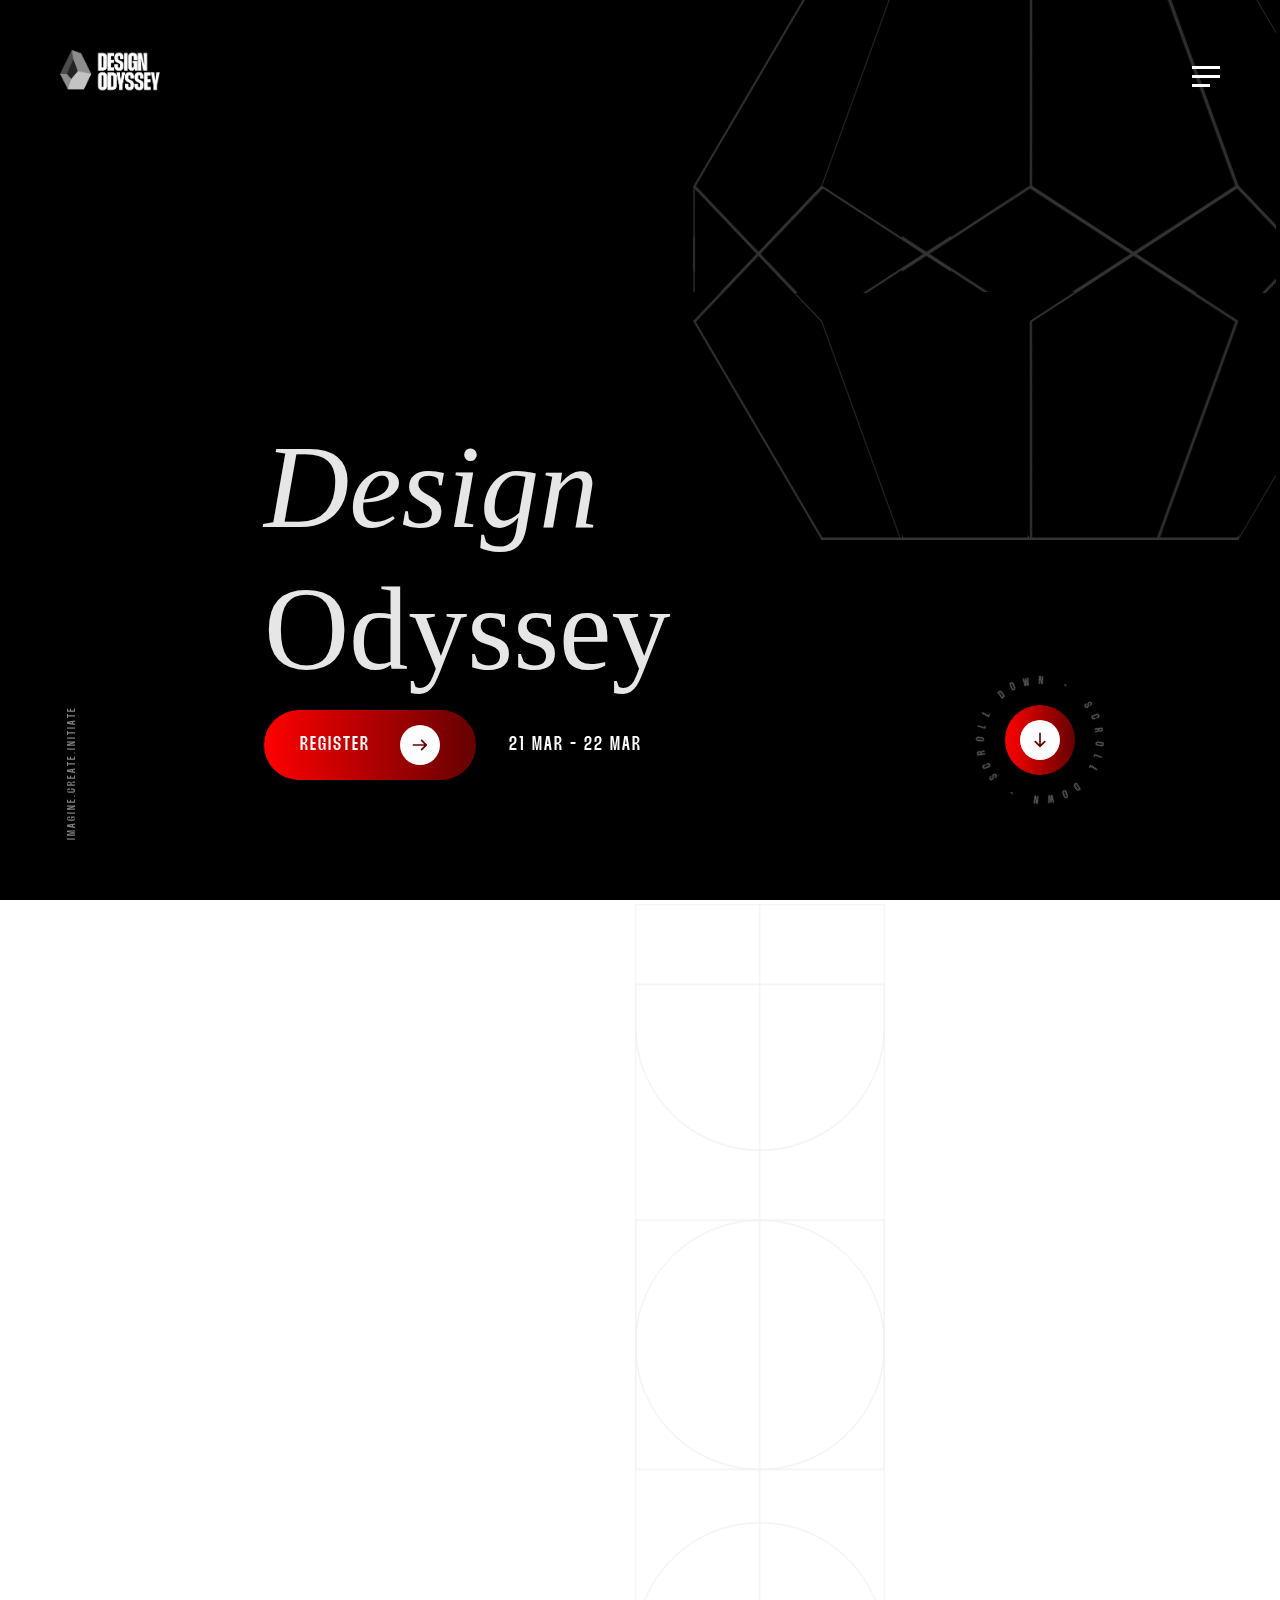
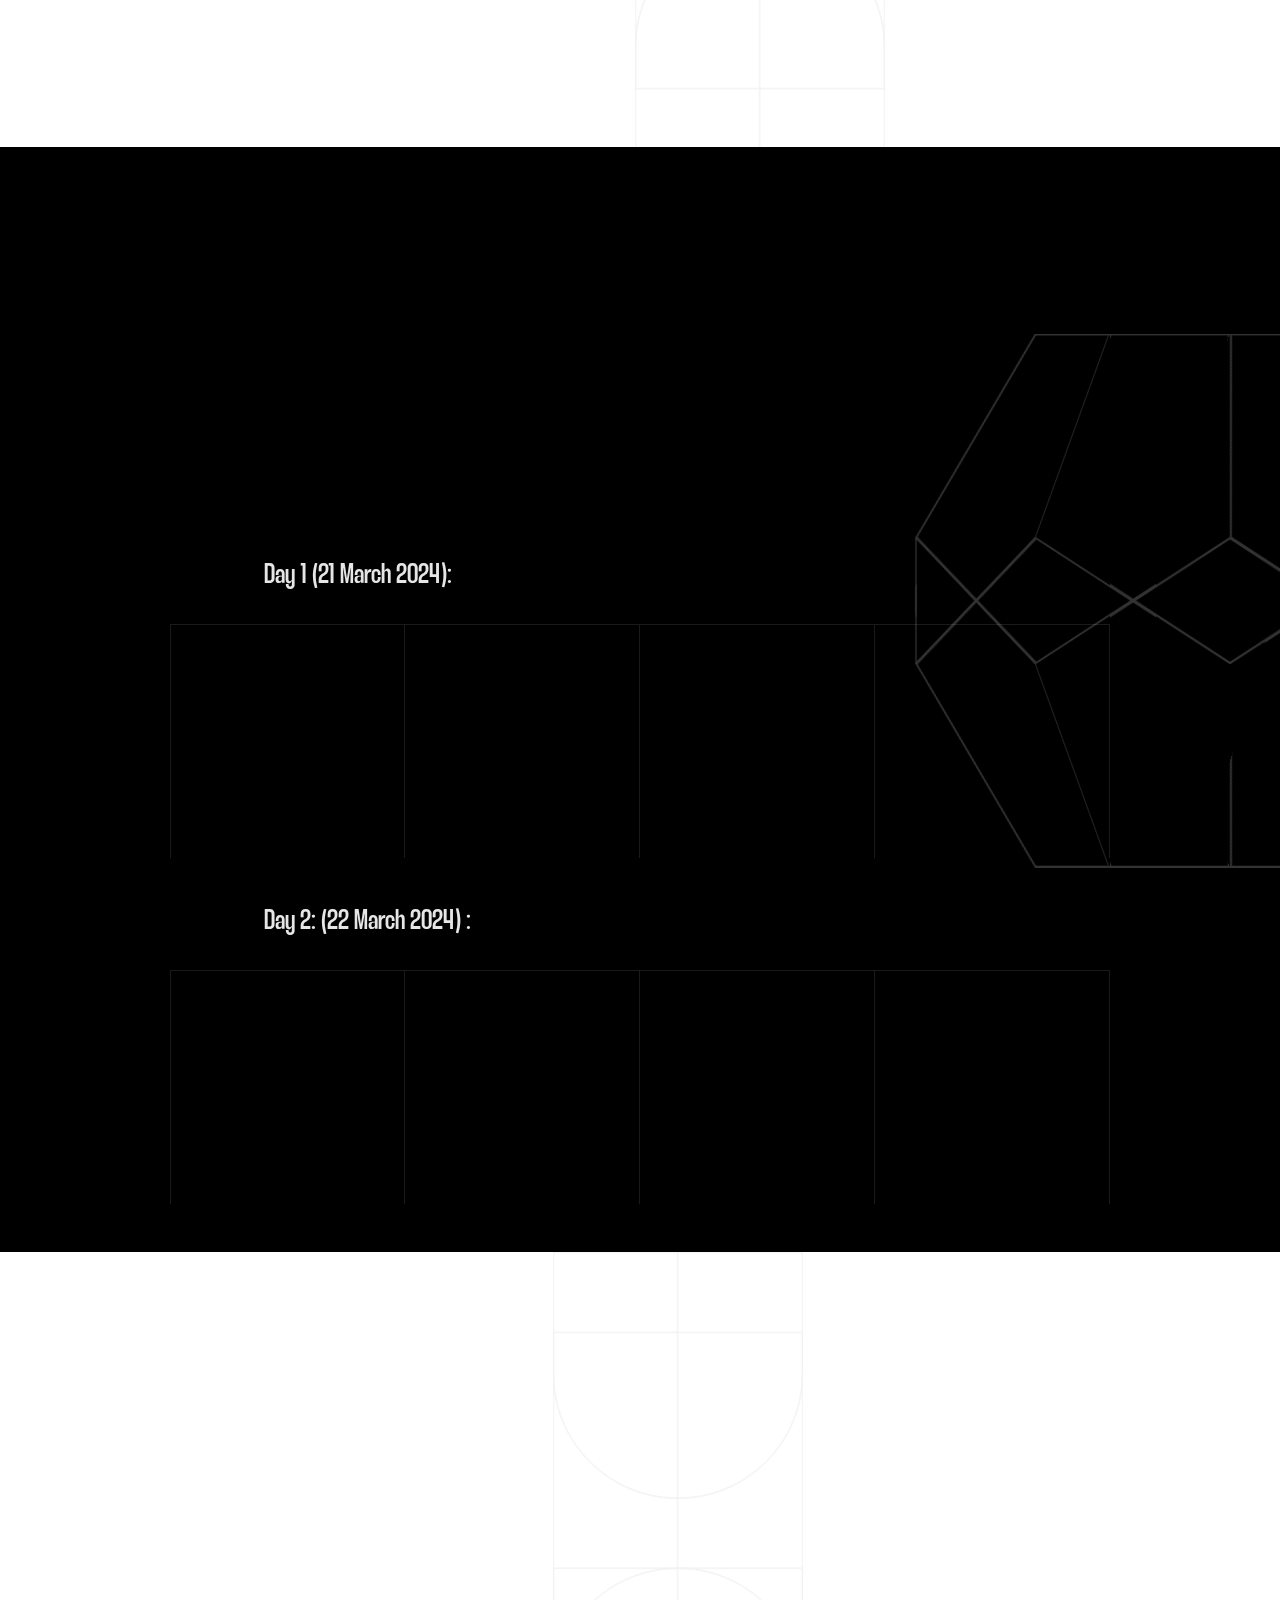
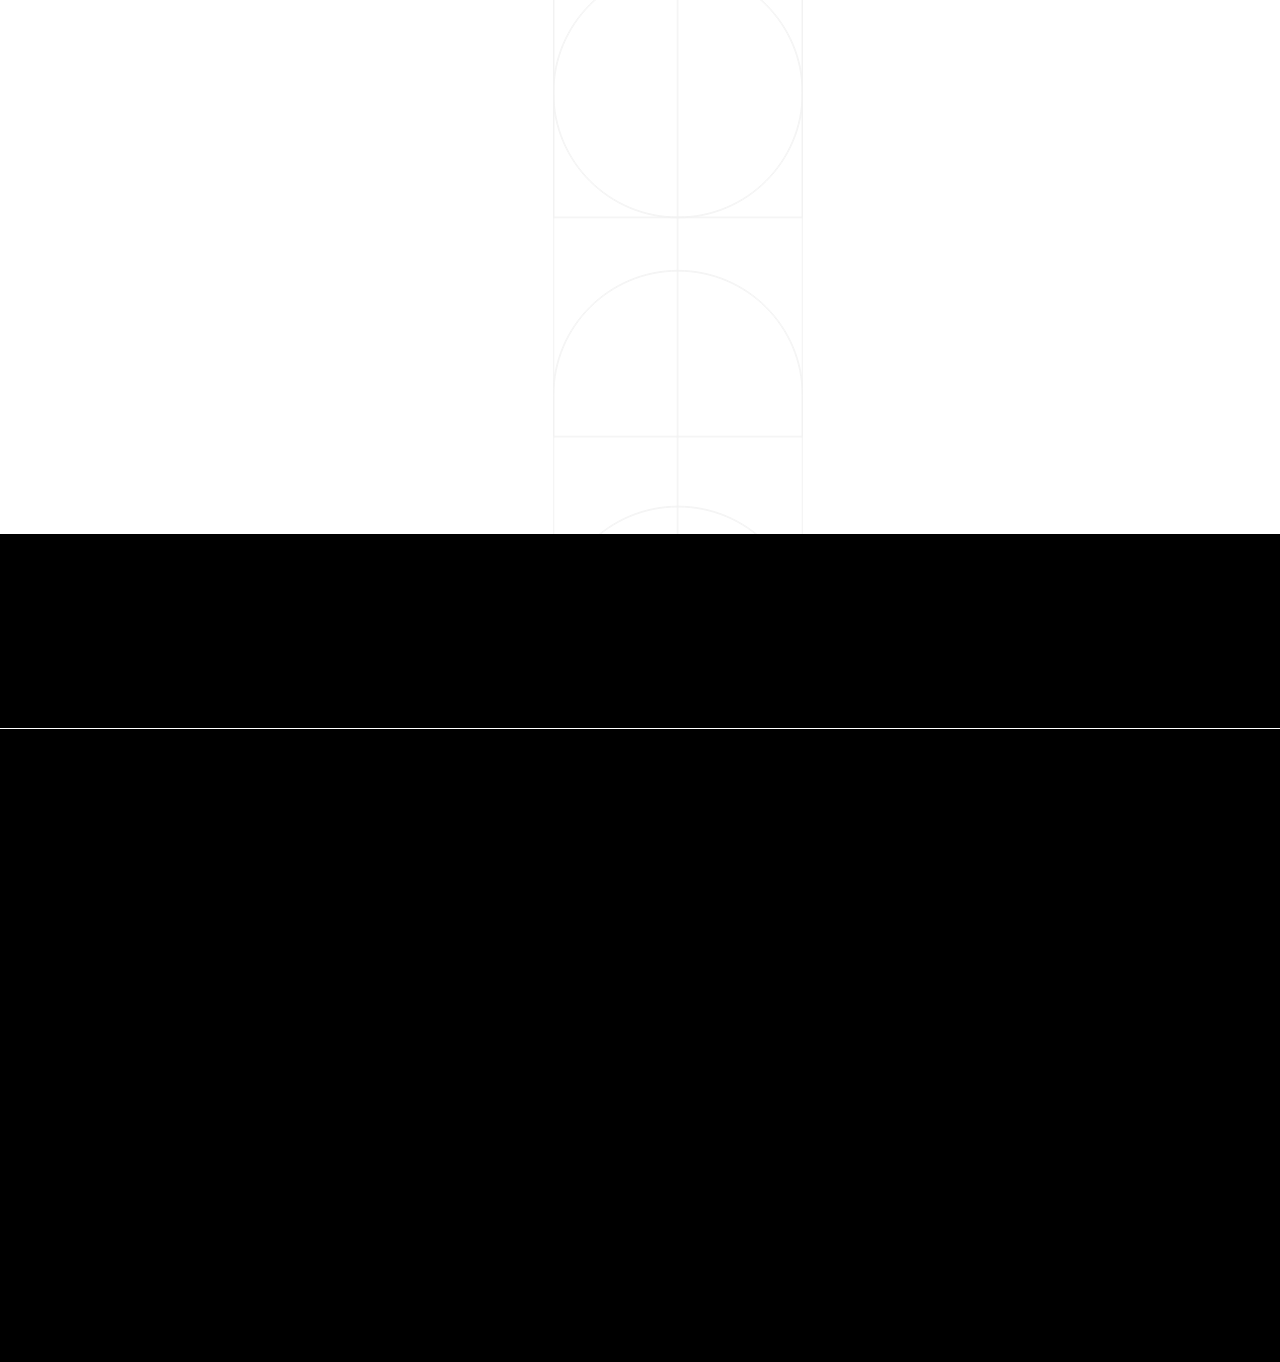
==== index.html @ e19da52a "." ====
<!DOCTYPE html><html lang="zxx"><head>

    <meta charset="UTF-8">
    <meta name="viewport" content="width=device-width, initial-scale=1.0">
    <meta http-equiv="X-UA-Compatible" content="ie=edge">
    <link rel="stylesheet" href="css/bootstrap-grid.css">
    <link rel="stylesheet" href="css/font-awesome.min.css">
    <link rel="stylesheet" href="css/swiper.min.css">
    <link rel="stylesheet" href="css/fancybox.min.css">
    <link rel="stylesheet" href="css/style.css">
    <title>Yantra</title>
</head>
<body>
    <div class="mil-wrapper" id="top">
        <div class="mil-ball">
            <span class="mil-icon-1">
                <svg viewBox="0 0 128 128">
                    <path d="M106.1,41.9c-1.2-1.2-3.1-1.2-4.2,0c-1.2,1.2-1.2,3.1,0,4.2L116.8,61H11.2l14.9-14.9c1.2-1.2,1.2-3.1,0-4.2	c-1.2-1.2-3.1-1.2-4.2,0l-20,20c-1.2,1.2-1.2,3.1,0,4.2l20,20c0.6,0.6,1.4,0.9,2.1,0.9s1.5-0.3,2.1-0.9c1.2-1.2,1.2-3.1,0-4.2	L11.2,67h105.5l-14.9,14.9c-1.2,1.2-1.2,3.1,0,4.2c0.6,0.6,1.4,0.9,2.1,0.9s1.5-0.3,2.1-0.9l20-20c1.2-1.2,1.2-3.1,0-4.2L106.1,41.9	z"></path>
                </svg>
            <div class="mil-choose-text">Сhoose</div>
        </div>
        <!--  -->
        <div class="mil-progress-track">
            <div class="mil-progress"></div>
        </div>
        <div class="mil-menu-frame">
            <div class="mil-frame-top">
                <p class="mil-logo">
                    <img src="images\logo.png" alt="Logo">
                </p>
                <div class="mil-menu-btn">
                    <span></span>
                </div>
            </div>
            
            <div class="container">
                <div class="mil-menu-content">
                    <div class="row">
                        <div class="col-xl-5">

                            <nav class="mil-main-menu" id="swupMenu">
                                <ul>
                                    <li class="c mil-active">
                                        <a href="#.">Imagine.Create.Initiate</a>
                                    </li>
                                    <li class="mil-has-children">
                                        <a href="#about">About</a>
                                    </li>
                                    <li class="mil-has-children">
                                        <a href="#tracks">Tracks</a>
                                    </li>
                                    <li class="mil-has-children">x
                                        <a href="#prizepool">Prizepool</a>
                                    </li>
                                    <li class="mil-has-children">
                                        <a href="#timeline">Timeline</a>
                                    </li>
                                    <li class="mil-has-children">
                                        <a href="#contact">Contact</a>
                                    </li>
                                </ul>
                            </nav>

                        </div>
                        <div class="col-xl-7">

                            <div class="mil-menu-right-frame">
                                <div class="mil-animation-in">
                                    <div class="mil-animation-frame">
                                        <div class="mil-animation mil-position-1 mil-scale" data-value-1="2" data-value-2="2"></div>
                                    </div>
                                </div>
                            </div>

                        </div>
                    </div>
                </div>
            </div>
        </div>        
        <div class="mil-frame">
            <div class="mil-frame-top">
                <a href="home-1.html" class="mil-logo">
                    <img src="images\logo_black.png" alt="Logo">
                </a>
                <div class="mil-menu-btn">
                    <span></span>
                </div>
            </div>
            
            <div class="mil-frame-bottom">
                <div class="mil-current-page"></div>
                <div class="mil-back-to-top">
                    <a href="#top" class="mil-link mil-dark mil-arrow-place">
                        <span>Back to top</span>
                    </a>
                </div>
            </div>
        </div>
        <div class="mil-content">
            <div id="swupMain" class="mil-main-transition">
                <section class="mil-banner mil-dark-bg">
                    <div class="mi-invert-fix">
                        <div class="mil-animation-frame">
                            <div class="mil-animation mil-position-1 mil-scale" data-value-1="7" data-value-2="1.6"></div>
                            <div class="mil-animation mil-position-2 mil-scale" data-value-1="4" data-value-2="1"></div>
                            <div class="mil-animation mil-position-3 mil-scale" data-value-1="1.2" data-value-2=".1"></div>
                        </div>

                        <div class="mil-gradient"></div>

                        <div class="container">
                            <div class="mil-banner-content mil-up">

                                <h1 class="mil-muted mil-mb-60 mil-des-font" id="heroText"><i>Design</i> <br> Odyssey</h1>
                                <div class="row">
                                    <div class="col-md-7 col-lg-5">
                                    </div>
                                </div>

                                <a href="login.htm" class="mil-button  mil-btn-space mil-arrow-place regbtn" id="datebtn" style="color: white; font-size: 125%;">
                                    <span>Register</span>
                                </a>

                                <p class="mil-link mil-muted" style="color: white; font-size: 125%;">
                                    <span>21 Mar - 22 Mar</span>
                                </p>

                                <div class="mil-circle-text">
                                    <svg version="1.1" xmlns="http://www.w3.org/2000/svg" xmlns:xlink="http://www.w3.org/1999/xlink" x="0px" y="0px" viewBox="0 0 300 300" enable-background="new 0 0 300 300" xml:space="preserve" class="mil-ct-svg mil-rotate" data-value="360">
                                        <defs>
                                            <path id="circlePath" d="M 150, 150 m -60, 0 a 60,60 0 0,1 120,0 a 60,60 0 0,1 -120,0 "></path>
                                        </defs>
                                        <circle cx="150" cy="100" r="75" fill="none"></circle>
                                        <g>
                                            <use xlink:href="#circlePath" fill="none"></use>
                                            <text style="letter-spacing: 9.5px">
                                                <textPath xlink:href="#circlePath">Scroll down - Scroll down - </textPath>
                                            </text>
                                        </g>
                                    </svg>
                                    <a href="#about" class="mil-button mil-arrow-place mil-icon-button mil-arrow-down"></a>
                                </div>

                            </div>
                        </div>
                    </div>
                </section>
                <section id="about">
                    <div class="container mil-p-120-30">
                        <div class="row justify-content-between align-items-center">
                            <div class="col-lg-6 col-xl-5">

                                <div class="mil-mb-90">
                                    <h2 class="mil-up mil-mb-60 res">About <br>Us</h2> 
                                    <p class="mil-up mil-mb-30 about-text res">Design Odyssey, a pioneer event by PIXELATE-VIT, is a dynamic 36-hour designathon that invites creative minds to embark on an intensive journey of ideation, prototyping, and innovation. Participants, ranging from seasoned designers to passionate beginners, gather to craft the user interface of a product through the creation of website or application prototypes.</p>
                                    <br><br>
                                    <div class="mil-about-quote res">
                                        <div class="mil-avatar mil-up">
                                            <img src="images/Greek God.png" alt="Founder">
                                        </div>
                                        <h6 class="mil-quote mil-up ">Passionately Creating <span class="mil-thin">Design Wonders:</span> Unleashing <span class="mil-thin">Boundless Creativity</span></h6>
                                    </div>
                                </div>

                            </div>
                            <div class="col-lg-5">

                                <div class="mil-about-photo mil-mb-90">
                                    <div class="mil-lines-place"></div>
                                    <div class="mil-up mil-img-frame" style="padding-bottom: 160%;">
                                        <img src="images/Greek God.png" alt="img" class="mil-scale" data-value-1="1" data-value-2="1.1">
                                    </div>
                                </div>

                            </div>
                        </div>
                    </div>
                </section>
                <section id="tracks" class="mil-dark-bg">
                    <div class="mi-invert-fix">
                        <div class="mil-animation-frame">
                            <div class="mil-animation mil-position-1 mil-scale" data-value-1="2.4" data-value-2="1.4" style="top: 300px; right: -100px"></div>
                            <div class="mil-animation mil-position-2 mil-scale" data-value-1="2" data-value-2="1" style="left: 150px"></div>
                        </div>
                        <div class="container mil-p-120-0">

                            <div class="mil-mb-120">
                                <div class="row">
                                    <div class="col-lg-10">

                                        <span class="mil-suptitle mil-light-soft mil-suptitle-right mil-up">The event encourages solutions that not only address problems but also offer innovative and user-centric design approaches.</span>

                                    </div>
                                </div>

                                <div class="mil-complex-text justify-content-center mil-up mil-mb-15">

                                    
                                    <h2 class="mil-h1 mil-muted mil-center">TimeLine</span></h2>

                                </div>
                            
                            </div>

                            <h4 class="mil-muted mil-mb-30 res">Day 1 (21 March 2024):</h4>
                            <div class="row mil-services-grid m-0 ">
                                <div class="col-md-6 col-lg-3 mil-services-grid-item p-0">
                                    <a  class="mil-service-card-sm mil-up">
                                        <h5 class="mil-muted mil-mb-30">Arrival & Attendance : <br>9 AM</h5>
                                    </a>
                                </div>
                                <div class="col-md-6 col-lg-3 mil-services-grid-item p-0 ">
                                    <a  class="mil-service-card-sm mil-up">
                                        <h5 class="mil-muted mil-mb-30">Innaugral Session : <br>10 AM
                                        </h5>
                                    </a>
                                </div>
                                <div class="col-md-6 col-lg-3 mil-services-grid-item p-0">
                                    <a  class="mil-service-card-sm mil-up">
                                        <h5 class="mil-muted mil-mb-30">Review 1 : <br>5:30 PM</h5>
                                    </a>
                                </div>
                                <div class="col-md-6 col-lg-3 mil-services-grid-item p-0">
                                    <a  class="mil-service-card-sm mil-up">
                                        <h5 class="mil-muted mil-mb-30">Speaker Session : <br>9:30 PM</h5>
                                    </a>
                                </div>
                            </div>
                            <br><br>
                            <h4 class="mil-muted mil-mb-30 res">Day 2: (22 March 2024) :</h4>
                            <div class="row mil-services-grid m-0">
                                <div class="col-md-6 col-lg-3 mil-services-grid-item p-0">
                                    <a class="mil-service-card-sm mil-up">
                                        <h5 class="mil-muted mil-mb-30">Review 2 : <br>2 AM</h5>
                                    </a>
                                </div>
                                <div class="col-md-6 col-lg-3 mil-services-grid-item p-0">
                                    <a class="mil-service-card-sm mil-up">
                                        <h5 class="mil-muted mil-mb-30">Review 3 : <br>10 AM</h5>
                                    </a>
                                </div>
                                <div class="col-md-6 col-lg-3 mil-services-grid-item p-0">
                                    <a class="mil-service-card-sm mil-up">
                                        <h5 class="mil-muted mil-mb-30">Final Pitch : <br>2 PM</h5>
                                    </a>                                    
                                </div>
                                <div class="col-md-6 col-lg-3 mil-services-grid-item p-0">
                                    <a class="mil-service-card-sm mil-up">
                                        <h5 class="mil-muted mil-mb-30">Closing Ceremony : <br>5 PM</h5>
                                    </a>                                    
                                </div>
                            </div>
                            <br><br>
                        </div>
                    </div>
                </section>
                <section id="prizepool">
                    <div class="container mil-p-120-30">
                        <div class="row justify-content-between align-items-center">
                            <div class="col-lg-5 col-xl-4">

                                <div class="mil-mb-90 res">
                                    <h2 class="mil-up mil-mb-60">Our <br>Prizepool</h2>

                                </div>

                            </div>
                            <div class="col-lg-6">

                                <div class="mil-team-list">
                                    <div class="mil-lines-place"></div>

                                    <div class="row mil-mb-60">
                                        <div class="col-sm-6">

                                            <div class="mil-team-card mil-up mil-mb-30">
                                                <img src="images/1st.png" alt="Team member">
                                                <div class="mil-description">
                                                    <div class="mil-secrc-text" id="timeline-content">
                                                        <h5 class="mil-muted mil-mb-5"><p>First Prize</p></h5>
                                                        <p class="mil-light-soft mil-mb-10">Rs 40000</p>
                                                        
                                                    </div>
                                                </div>
                                            </div>

                                            <div class="mil-team-card mil-up mil-mb-30 ">
                                                <img src="images/second_prize.jpg" alt="Team member">
                                                <div class="mil-description">
                                                    <div class="mil-secrc-text" id="timeline-content">
                                                        <h5 class="mil-muted mil-mb-5"><p>Second Prize</p></h5>
                                                        <p class="mil-light-soft mil-mb-10">Rs 25000</p>
                                                    </div>
                                                </div>
                                            </div>

                                        </div>
                                        <div class="col-sm-6">

                                            <p class="mil-mobile-hidden mil-text-sm mil-mb-30" style="height: 30px;">

                                            <div class="mil-team-card mil-up mil-mb-30">
                                                <img src="images/3rd.png" alt="Team member">
                                                <div class="mil-description">
                                                    <div class="mil-secrc-text" id="timeline-content">
                                                        <h5 class="mil-muted mil-mb-5"><p>Third Prize</p></h5>
                                                        <p class="mil-light-soft mil-mb-10">Rs 15000</p>
                                                    </div>
                                                </div>
                                            </div>

                                            <div class="mil-team-card mil-up mil-mb-30">
                                                <img src="images/Pitch.png" alt="Team member">
                                                <div class="mil-description">
                                                    <div class="mil-secrc-text" id="timeline-content">
                                                        <h5 class="mil-muted mil-mb-5"><p>Special Prizes</p></h5>
                                                        <p class="mil-light-soft mil-mb-10">Best Pitch : Rs 5000</p>
                                                        <p class="mil-light-soft mil-mb-10">Best Presentation : Rs 5000</p>
                                                    </div>
                                                </div>
                                            </div>

                                        </div>
                                    </div>

                                </div>

                            </div>
                        </div>
                    </div>
                </section>
                <div class="mil-dark-bg">
                    <div class="container mil-p-0-120">

                        <div class="swiper-container mil-infinite-show mil-up">
                            <div class="swiper-wrapper">
                                <div class="swiper-slide">
                                    <a href="#." class="mil-partner-frame" style="width: 100px;"><img src="images/1.png" alt="logo"></a>
                                </div>
                                <div class="swiper-slide">
                                    <a href="#." class="mil-partner-frame" style="width: 100px;"><img src="images/1.png" alt="logo"></a>
                                </div>
                                <div class="swiper-slide">
                                    <a href="#." class="mil-partner-frame" style="width: 100px;"><img src="images/1.png" alt="logo"></a>
                                </div>
                                <div class="swiper-slide">
                                    <a href="#." class="mil-partner-frame" style="width: 100px;"><img src="images/1.png" alt="logo"></a>
                                </div>
                            </div>
                        </div>

                    </div>
                </div>
                <footer id="contact" class="mil-dark-bg">
                    <div class="mi-invert-fix">
                        <div class="container mil-p-120-60">
                            <div class="row justify-content-between">
                                <div class="col-md-4 col-lg-4 mil-mb-60 res">
                                    
                                    <img src="images/1.png" alt="Logo" class="mil-muted mil-logo mil-up mil-mb-30" style="filter: brightness(0) invert(1); width: 50%;">

                                    <p class="mil-light-soft mil-up mil-mb-30" style="font-size: large; line-height: 1.6; margin-top: 0%; margin-bottom: 4%;">
                                        Contact us at :
                                        <p class="mil-light-soft mil-up mil-mb-30" style="font-size: large; line-height: 1.6; margin-top: 0%; margin-bottom: 4%;">Santushti (Chairperson)<br>
                                        <a href="tel:+919968612220">+91 99686 12220</a></p>
                                        <p class="mil-light-soft mil-up mil-mb-30" style="font-size: large; line-height: 1.6; margin-top: 0%; margin-bottom: 4%;">Ansh Sharma (Secretary)<br>
                                        <a href="tel:+916283318808">+91 62833 18808</a><br></p>
                                    </p>

                                </div>
                                <div class="col-md-7 col-lg-6">
                                    <div class="row justify-content-end">
                                        <div class="col-md-6 col-lg-7">
                                        </div>
                                    </div>
                                </div>
                            </div>

                            <div class="row justify-content-between flex-sm-row-reverse">
                                <div class="col-md-7 col-lg-6">

                                    <div class="row justify-content-between">
                                    </div>

                                </div>
                                <div class="col-md-4 col-lg-6 mil-mb-60">

                                    <div class="mil-vert-between">
                                        <div class="mil-mb-30 res">
                                            <ul class="mil-social-icons mil-up res">
                                                <li><a href="https://www.behance.net/pixelatevit" target="_blank" class="social-icon"> <i class="fab fa-behance"></i></a></li>
                                                <li><a href="https://www.instagram.com/pixelatevit" target="_blank" class="social-icon"> <i class="fab fa-instagram"></i></a></li>
                                                <li><a href="https://www.linkedin.com/company/pixelatee" target="_blank" class="social-icon"> <i class="fab fa-linkedin"></i></a></li>
                                                <li><a href="https://github.com/pixelate-vit" target="_blank" class="social-icon"> <i class="fab fa-github"></i></a></li>       
                                            </ul>
                                        </div>
                                        <p class="mil-light-soft mil-up res">© Copyright 2024 - All Rights Reserved.</p>
                                    </div>

                                </div>
                            </div>
                        </div>
                    </div>
                </footer>
                <div class="mil-hidden-elements">
                    <div class="mil-dodecahedron">
                        <div class="mil-pentagon">
                            <div></div>
                            <div></div>
                            <div></div>
                            <div></div>
                            <div></div>
                        </div>
                        <div class="mil-pentagon">
                            <div></div>
                            <div></div>
                            <div></div>
                            <div></div>
                            <div></div>
                        </div>
                        <div class="mil-pentagon">
                            <div></div>
                            <div></div>
                            <div></div>
                            <div></div>
                            <div></div>
                        </div>
                        <div class="mil-pentagon">
                            <div></div>
                            <div></div>
                            <div></div>
                            <div></div>
                            <div></div>
                        </div>
                        <div class="mil-pentagon">
                            <div></div>
                            <div></div>
                            <div></div>
                            <div></div>
                            <div></div>
                        </div>
                        <div class="mil-pentagon">
                            <div></div>
                            <div></div>
                            <div></div>
                            <div></div>
                            <div></div>
                        </div>
                        <div class="mil-pentagon">
                            <div></div>
                            <div></div>
                            <div></div>
                            <div></div>
                            <div></div>
                        </div>
                        <div class="mil-pentagon">
                            <div></div>
                            <div></div>
                            <div></div>
                            <div></div>
                            <div></div>
                        </div>
                        <div class="mil-pentagon">
                            <div></div>
                            <div></div>
                            <div></div>
                            <div></div>
                            <div></div>
                        </div>
                        <div class="mil-pentagon">
                            <div></div>
                            <div></div>
                            <div></div>
                            <div></div>
                            <div></div>
                        </div>
                        <div class="mil-pentagon">
                            <div></div>
                            <div></div>
                            <div></div>
                            <div></div>
                            <div></div>
                        </div>
                        <div class="mil-pentagon">
                            <div></div>
                            <div></div>
                            <div></div>
                            <div></div>
                            <div></div>
                        </div>
                    </div>

                    <svg xmlns="http://www.w3.org/2000/svg" viewBox="0 0 24 24" class="mil-arrow">
                        <path d="M 14 5.3417969 C 13.744125 5.3417969 13.487969 5.4412187 13.292969 5.6367188 L 13.207031 5.7226562 C 12.816031 6.1136563 12.816031 6.7467188 13.207031 7.1367188 L 17.070312 11 L 4 11 C 3.448 11 3 11.448 3 12 C 3 12.552 3.448 13 4 13 L 17.070312 13 L 13.207031 16.863281 C 12.816031 17.254281 12.816031 17.887344 13.207031 18.277344 L 13.292969 18.363281 C 13.683969 18.754281 14.317031 18.754281 14.707031 18.363281 L 20.363281 12.707031 C 20.754281 12.316031 20.754281 11.682969 20.363281 11.292969 L 14.707031 5.6367188 C 14.511531 5.4412187 14.255875 5.3417969 14 5.3417969 z"></path>
                    </svg>

                    <svg width="250" viewBox="0 0 300 1404" fill="none" xmlns="http://www.w3.org/2000/svg" class="mil-lines">
                        <path fill-rule="evenodd" clip-rule="evenodd" d="M1 892L1 941H299V892C299 809.71 232.29 743 150 743C67.7096 743 1 809.71 1 892ZM0 942H300V892C300 809.157 232.843 742 150 742C67.1573 742 0 809.157 0 892L0 942Z" class="mil-move"></path>
                        <path fill-rule="evenodd" clip-rule="evenodd" d="M299 146V97L1 97V146C1 228.29 67.7096 295 150 295C232.29 295 299 228.29 299 146ZM300 96L0 96V146C0 228.843 67.1573 296 150 296C232.843 296 300 228.843 300 146V96Z" class="mil-move"></path>
                        <path fill-rule="evenodd" clip-rule="evenodd" d="M299 1H1V1403H299V1ZM0 0V1404H300V0H0Z"></path>
                        <path fill-rule="evenodd" clip-rule="evenodd" d="M150 -4.37115e-08L150 1404L149 1404L149 0L150 -4.37115e-08Z"></path>
                        <path fill-rule="evenodd" clip-rule="evenodd" d="M150 1324C232.29 1324 299 1257.29 299 1175C299 1092.71 232.29 1026 150 1026C67.7096 1026 1 1092.71 1 1175C1 1257.29 67.7096 1324 150 1324ZM150 1325C232.843 1325 300 1257.84 300 1175C300 1092.16 232.843 1025 150 1025C67.1573 1025 0 1092.16 0 1175C0 1257.84 67.1573 1325 150 1325Z" class="mil-move"></path>
                        <path fill-rule="evenodd" clip-rule="evenodd" d="M300 1175H0V1174H300V1175Z" class="mil-move"></path>
                        <path fill-rule="evenodd" clip-rule="evenodd" d="M150 678C232.29 678 299 611.29 299 529C299 446.71 232.29 380 150 380C67.7096 380 1 446.71 1 529C1 611.29 67.7096 678 150 678ZM150 679C232.843 679 300 611.843 300 529C300 446.157 232.843 379 150 379C67.1573 379 0 446.157 0 529C0 611.843 67.1573 679 150 679Z" class="mil-move"></path>
                        <path fill-rule="evenodd" clip-rule="evenodd" d="M299 380H1V678H299V380ZM0 379V679H300V379H0Z" class="mil-move"></path>
                    </svg>
                </div>

            </div>
        </div>
    </div>

    <script src="js/jquery.min.js"></script>
    <script src="js/swup.min.js"></script>
    <script src="js/swiper.min.js"></script>
    <script src="js/fancybox.min.js"></script>
    <script src="js/gsap.min.js"></script>
    <script src="js/smooth-scroll.js"></script>
    <script src="js/ScrollTrigger.min.js"></script>
    <script src="js/ScrollTo.min.js"></script>
    <script src="js/main.js"></script>




</body></html>
---- css/style.css ----
@import url("https://fonts.googleapis.com/css2?family=Outfit:wght@100;200;300;400;500;600;700;800;900&display=swap");
@import url(all.min.css);
@import url('https://db.onlinewebfonts.com/c/155c3fcab90ff316f2afaf56be1b86b4?family=PP+Editorial+Old');

@font-face {
    font-family: "Thunder";
    src: url('/fonts/thunder/THUNDER/Fonts/Thunder-MediumLC.woff') format('woff');
}

*,
*:before,
*:after {
  -webkit-box-sizing: border-box;
          box-sizing: border-box;
  padding: 0;
  margin: 0;
}

#heroText{
  font-family: 'PP Editorial Old';
  margin-bottom: 0px;
  margin-left: 10%;
}
.res{
  margin-left: 10%;
}
html,
body {
  padding: 0;
  margin: 0;
  font-family: 'Thunder' !important;
  font-size: 16px;
  font-weight: 300;
  color: rgba(0, 0, 0, 0.5);
  line-height: 150%;
  -ms-scroll-chaining: none;
      overscroll-behavior: none;
}
@media screen and (max-width: 768px) {
  html,
body {
    font-size: 15px;
  }
}

*::-moz-selection {
  color: inherit;
  background-color: transparent;
}
.timer {
  position: absolute;
  top: .5%;
  right: 10%;
  background-color: rgba(243, 243, 243, 0.4); 
  padding: 10px;
  border-radius: 5px;
  box-shadow: 0 0 10px rgba(0, 0, 0, 0.2); 
  z-index: 999;
  width: 11%; 
}
@media only screen and (max-width: 768px) {
  .timer {
    width: 80%;
    top: 10px;
    right: 10px;
  }
}
.mil-logo img {
  width: 100px; /* Set the width of the image */
  height: auto; /* Maintain the aspect ratio */
}
.mil-right-container {
  position:absolute;
  top: -35%;
  right: -20%;
  width: 65%; /* Adjust width as needed */
  height: 100vh; /* Fill the entire viewport height */
  overflow:fixed; /* Hide overflow if necessary */
}

.mil-right-container img {
  width: 100%;
  height: 100%;
  object-fit: cover; /* Ensure the image fills the container */
}


*::selection {
  color: inherit;
  background-color: transparent;
}

.mil-wrapper {
  position: relative;
  overflow: hidden;
  max-width: 100%;
}

.container {
  pointer-events: all;
}

.mil-relative {
  position: relative;
}

.mil-o-hidden {
  overflow: hidden;
}

.mil-flex {
  display: -webkit-box;
  display: -ms-flexbox;
  display: flex;
}

.mil-right-container img{
  float: right;
  position: relative;
  top: 120px;
  opacity: 1;
}
.mil-vert-between {
  display: -webkit-box;
  display: -ms-flexbox;
  display: flex;
  -webkit-box-orient: vertical;
  -webkit-box-direction: normal;
      -ms-flex-direction: column;
          flex-direction: column;
  -webkit-box-pack: justify;
      -ms-flex-pack: justify;
          justify-content: space-between;
  height: 100%;
}

@media screen and (max-width: 992px) {
  .mil-mobile-hidden {
    display: none;
  }
}

section {
  position: relative;
  overflow: hidden;
}
h1,
.mil-h1,
h2,
.mil-h12,
h3,
.mil-h3,
h4,
.mil-h4,
h5,
.mil-h5,
h6,
.mil-h6 {
 
  color: rgb(0, 0, 0);
  font-weight: 500;
  line-height: 120%;
}
@media screen and (max-width: 768px) {
  h1 br,
.mil-h1 br,
h2 br,
.mil-h12 br,
h3 br,
.mil-h3 br,
h4 br,
.mil-h4 br,
h5 br,
.mil-h5 br,
h6 br,
.mil-h6 br {
    display: none;
  }
}
.about-text{
  font-size: 150%;
}
h1,
.mil-h1 {
  font-size: 86px;
}
@media screen and (max-width: 1400px) {
  h1,
.mil-h1 {
    font-size: 74px;
  }
}
@media screen and (max-width: 1200px) {
  h1,
.mil-h1 {
    font-size: 72px;
  }
}
@media screen and (max-width: 992px) {
  h1,
.mil-h1 {
    font-size: 58px;
  }
}
@media screen and (max-width: 768px) {
  h1,
.mil-h1 {
    font-size: 34px;
  }
}

h2,
.mil-h2 {
  font-size: 68px;
  line-height: 120%;
}
@media screen and (max-width: 1200px) {
  h2,
.mil-h2 {
    font-size: 56px;
  }
}
@media screen and (max-width: 992px) {
  h2,
.mil-h2 {
    font-size: 44px;
  }
}
@media screen and (max-width: 768px) {
  h2,
.mil-h2 {
    font-size: 36px;
  }
}

h3,
.mil-h3 {
  font-size: 42px;
}
@media screen and (max-width: 1200px) {
  h3,
.mil-h3 {
    font-size: 39px;
  }
}
@media screen and (max-width: 992px) {
  h3,
.mil-h3 {
    font-size: 36px;
  }
}
@media screen and (max-width: 768px) {
  h3,
.mil-h3 {
    font-size: 30px;
  }
}

h4,
.mil-h4 {
  font-size: 28px;
}
@media screen and (max-width: 1200px) {
  h4,
.mil-h4 {
    font-size: 26px;
  }
}
@media screen and (max-width: 992px) {
  h4,
.mil-h4 {
    font-size: 24px;
  }
}
@media screen and (max-width: 768px) {
  h4,
.mil-h4 {
    font-size: 22px;
  }
}

h5,
.mil-h5 {

  font-size: 20px;
  line-height: 150%;
}
@media screen and (max-width: 768px) {
  h5,
.mil-h5 {
    font-size: 18px;
  }
}

h6,
.mil-h6 {
  font-size: 18px;
  line-height: 150%;
}
@media screen and (max-width: 1200px) {
  h6,
.mil-h6 {
    font-size: 17px;
  }
}
@media screen and (max-width: 992px) {
  h6,
.mil-h6 {
    font-size: 16px;
  }
}
@media screen and (max-width: 768px) {
  h6,
.mil-h6 {
    font-size: 21px;
  }
}

.mil-no-wrap {
  white-space: nowrap;
}

blockquote {
  padding: 60px;
  background-color: rgba(0, 0, 0, 0.05);
  font-size: 18px;
  color: rgb(0, 0, 0);
  font-style: italic;
  border-left: solid 4px rgb(240, 25, 25);
}
@media screen and (max-width: 768px) {
  blockquote {
    padding: 30px;
    font-size: 16px;
  }
}

.mil-text-sm {
  font-size: 15px;
}

.mil-text-lg {
  font-size: 18px;
  line-height: 170%;
}

.mil-text-xl {
  font-size: 22px;
  line-height: 180%;
}
@media screen and (max-width: 768px) {
  .mil-text-xl {
    font-size: 20px;
  }
}

.mil-upper {
  text-transform: uppercase;
  font-size: 12px;
  font-weight: 500;
  letter-spacing: 2px;
}

.mil-bold {
  font-weight: 500;
}

.mil-thin {
  font-weight: 100;
}

a {
  color: inherit;
  text-decoration: none;
}
.mil-des-font{
  font-size: 118px;
}
 @media only screen and (max-width: 768px) {
    .mil-des-font {
      font-size: 16px;
    }
  }

  @media only screen and (max-width: 576px) {
    .mil-des-font {
      font-size: 90px;
      margin-bottom: 100%;
    }
  }
.mil-complex-title {
  line-height: normal;
}

.mil-accent {
  color: rgb(240, 25, 25);
}

.mil-light {
  color: rgb(255, 255, 255) !important;
}
.mil-light a {
  color: rgb(255, 255, 255) !important;
}

.mil-muted {
  color: rgba(255, 255, 255, 0.9);
}

.mil-dark {
  color: rgb(0, 0, 0);
}

.mil-light-soft {
  color: rgba(255, 255, 255, 0.4);
}

.mil-dark-soft {
  color: rgba(0, 0, 0, 0.5);
}

.mil-marker {
  background-color: rgb(240, 25, 25);
  padding: 0 5px;
}

.mil-center {
  text-align: center;
}

.mil-left {
  text-align: left;
}

.mil-right {
  text-align: right;
}

@media screen and (max-width: 576px) {
  .mil-sm-center {
    text-align: center;
  }
}

.mil-suptitle {
  position: relative;
  display: block;
  margin-bottom: 60px;
}
.mil-suptitle:before {
  content: "";
  position: absolute;
  right: calc(100% + 30px);
  top: 10px;
  width: 600px;
  height: 1px;
  background-color: rgb(255, 255, 255);
  opacity: 0.2;
}
.mil-suptitle.mil-suptitle-right {
  text-align: right;
}
.mil-suptitle.mil-suptitle-right:before {
  left: calc(100% + 30px);
}
@media screen and (max-width: 768px) {
  .mil-suptitle.mil-suptitle-right {
    text-align: center;
  }
  .mil-suptitle.mil-suptitle-right:before {
    display: none;
  }
}
.mil-suptitle.mil-suptitle-dark:before {
  background-color: rgb(0, 0, 0);
  opacity: 0.1;
}
@media screen and (max-width: 768px) {
  .mil-suptitle {
    margin-bottom: 60px;
  }
}

.mil-divider {
  width: 100%;
  height: 1px;
  background-color: rgba(255, 255, 255, 0.1);
}

.mil-img-frame {
  position: relative;
  overflow: hidden;
  width: 100%;
  padding-bottom: 140%;
}
.mil-img-frame img {
  position: absolute;
  top: 0;
  left: 0;
  width: 100%;
  height: 100%;
  -o-object-fit: cover;
     object-fit: cover;
  -o-object-position: center;
     object-position: center;
}
.mil-link {
  cursor: pointer;
  display: -webkit-inline-box;
  display: -ms-inline-flexbox;
  display: inline-flex;
  -webkit-box-align: center;
      -ms-flex-align: center;
          align-items: center;
  font-weight: 500;
  text-transform: uppercase;
  letter-spacing: 2px;
  font-size: 12px;
}
.mil-link svg {
  margin-left: 15px;
  border-radius: 50%;
  width: 40px;
  height: 40px;
  padding: 10px;
  background-color: rgba(255, 255, 255, 0.1);
  -webkit-transition: 0.4s cubic-bezier(0, 0, 0.3642, 1);
  transition: 0.4s cubic-bezier(0, 0, 0.3642, 1);
}
.mil-link svg path {
  fill: rgb(255, 255, 255);
}
.mil-link.mil-accent svg {
  background-color: rgba(255, 255, 255, 0.1);
  -webkit-transition: 0.4s cubic-bezier(0, 0, 0.3642, 1);
  transition: 0.4s cubic-bezier(0, 0, 0.3642, 1);
}
.mil-link.mil-accent svg path {
  fill: rgb(240, 25, 25);
}
.mil-link.mil-dark svg {
  background-color: rgba(0, 0, 0, 0.1);
  -webkit-transition: 0.4s cubic-bezier(0, 0, 0.3642, 1);
  transition: 0.4s cubic-bezier(0, 0, 0.3642, 1);
}
.mil-link.mil-dark svg path {
  fill: rgb(0, 0, 0);
}
.mil-link:hover svg {
  -webkit-transform: scale(1.15);
          transform: scale(1.15);
}
.mil-link.mil-down-arrow svg {
  -webkit-transform: rotate(90deg);
          transform: rotate(90deg);
}
.mil-link.mil-down-arrow:hover svg {
  -webkit-transform: scale(1.15) rotate(90deg);
          transform: scale(1.15) rotate(90deg);
}
.mil-link.mil-icon-left {
  display: -webkit-box;
  display: -ms-flexbox;
  display: flex;
  -webkit-box-orient: horizontal;
  -webkit-box-direction: reverse;
      -ms-flex-direction: row-reverse;
          flex-direction: row-reverse;
}
.mil-link.mil-icon-left svg {
  margin-left: 0;
  margin-right: 15px;
  -webkit-transform: rotate(180deg);
          transform: rotate(180deg);
}
.mil-link.mil-icon-left:hover svg {
  -webkit-transform: scale(1.15) rotate(180deg);
          transform: scale(1.15) rotate(180deg);
}
.mil-button {
  cursor: pointer;
  display: -webkit-inline-box;
  display: -ms-inline-flexbox;
  display: inline-flex;
  -webkit-box-align: center;
      -ms-flex-align: center;
          align-items: center;
  -webkit-box-pack: center;
      -ms-flex-pack: center;
          justify-content: center;
  border: none;
  letter-spacing: 2px;
  font-size: 12px;
  background: linear-gradient(90deg,rgb(255, 0, 0),rgb(101, 1, 1));
  color: rgb(0, 0, 0);
  border-radius: 70px;
  padding: 0 36px;
  height: 70px;
  text-transform: uppercase;
  font-weight: 500;
  -webkit-transition: 0.4s cubic-bezier(0, 0, 0.3642, 1);
  transition: 0.4s cubic-bezier(0, 0, 0.3642, 1);
  text-align:center;
}

p{
  margin: 0;
  padding: 0;
}

a{
  color: #7e7e7e;
  text-decoration: none;
}


button{
  padding: 0;
  margin: 0;
}

::-webkit-scrollbar {
  width: 8px;
}

::-webkit-scrollbar-track {
  background: #14131a;
}

::-webkit-scrollbar-thumb {
  border-radius: 24px;
  background-color: #1c1b23;
}


#container{
  display: flex;
  flex-direction:row;
  justify-content: space-between;
  margin:0 0 0 20px;
}

#menuSect{
  display: flex;
  flex-direction: column;
  width: 20.55%;
  margin-right: 2%;
  position: sticky;
  top: 0;
  left: 0;
  height: 590px;
  padding-top: 12px;
 
}

.roundBtnBox{
  display: flex;
  flex-direction: row;
  padding:8px 12px 20px 16px;
  
}

.btnRound{
  background-color: #2bd576;
  height: 16px;
  width: 16px;
  border-radius: 100%;
  border: none;
  margin: 0 4px;
}
#menuBox{
  display: flex;
  flex-direction: column;
  background-color: #1c1b23;
  border-radius: 8px;
  padding:16px;
  padding-bottom: 24px;
  font-size: 16px;
  color: #7e7e7e;
}
#menuBox i{
  margin-right: 10px;
}

#menuBox p{
  padding:10px 20px;
  cursor: pointer;
  margin: 5px 0;
  transition: all 0.3s ease-in-out;
}

#menuBox p:hover{
  padding-top:6px;
}
.genBtn a:hover{
  color: #2bd576;
}

h4{
  margin: 0;
  padding: 0;
}
.subHead{
  padding: 10px 4px;
  font-weight: normal;
  font-size: 16px;
}

#instagram{-webkit-text-stroke: 0.5px red;}
#linkedIn{color:rgb(3, 138, 192);}
#medium{color:gold;}
#gitHub{color:cyan;}
#instBtn:hover{color:red;}
#lnkBtn:hover{color: rgb(3, 138, 192);}
#gitBtn:hover{ color:cyan}
#medBtn:hover{color: gold;}

@media screen and (min-width:320px){
 #menuBox p{
  font-size:12px;
 }

}

@media screen and (min-width:1024px){
  #menuBox p{
   font-size:16px;
  }

  #socialPanel p{
      display: block;
  }
}

#bodySect{
  width: 80%;
}
#headBar{
  display: flex;
  flex-direction: row;
  justify-content: right;
  padding: 19px 5% 24px 0;
  background-color: #14131a;
  position:sticky;
  top: 0;
  z-index: 1;
}

.btnGen{
  border: none;
  padding:10px 20px;
  border-radius: 6px;
  font-size: 13px;
  font-weight: 400;
  color: #dbdbdb;
  cursor: pointer;
}
.btnGen i{
  margin-left: 4px;
}

#btnMenu{
  background-color:transparent;
  font-size: 18px;
  display:none;
  color: #7e7e7e;
}

#btnContact{
  background-color: #2bd5758c;
}


@media screen and (min-width:320px) and (max-width:768px){
  #menuSect{
      display:none;
  }
  #bodySect{
      width: 100%;
  }
  #btnMenu{
      display: block;
  }
  
  #container{
      margin:0;
  }
  #socialPanel p{
      display: none;
  }
}

#bodyContainer{
  display: flex;
  flex-direction: column;
}

#heroCard{
  width: 100%;
  height: 170px;
  margin-top: 4px;
  background:url(src/img/cover.jpeg);
}

#heroVertical{
  display: flex;
  flex-direction: column;
  justify-content: center;
  height: 100%;
  backdrop-filter: blur(12px);

}

#heroHorizontal{
  display: flex;
  flex-direction: row;
  justify-content: space-between;
  margin:0 32px;
}

#photo{
  background-color: #efaa12;
  width: 100px;
  height: 100px;
  margin: 0;
  padding: 0;
  border-radius:100%;
  border: 4px solid white;
  background-size:cover;
  text-align: center;
  display: flex;
  flex-direction: column;
  justify-content:center;
  font-size: 72px;
  color: rgb(11, 31, 48);
}

#heroLeft{
  display: flex;
  flex-direction: row;
  justify-content: center;
}

#namePanel{
  display: flex;
  flex-direction: column;
  justify-content: center;
  margin-left: 32px;
  color: white;
}


.name{
  font-size: 32px;
  font-weight: bold;
}

.socialHandle{
  font-size: 13px;
  font-weight: 100;
}

#heroRight{
  display: flex;
  flex-direction: column;
  justify-content: center;
}

#socialPanel{
  background-color:#1c1b23;
  height: 20px;
  margin: 0;
  padding: 10px 10px 12px 16px;
  text-align: center;
  display: flex;
  flex-direction: row;
  color: #7e7e7e;
  border-radius: 8px;
  cursor: pointer;
}

#socialPanel p{
  font-size: 13px;
  font-weight:600;
  padding-top: 2px;
  padding-right: 5px;
}

#socialPanel i{
  margin-right: 6px;
  font-size: 24px;
}

.subSection{
  display: flex;
  flex-direction: column;
  margin: 8px 0 0 36px;
}

.subHeading{
  color: rgb(233, 233, 233);
  font-size:18px;
  font-weight: 600;
  padding: 12px 5px;
}

.cardHolder{
  padding:0;
  margin-top: 12px;
  display: flex;
  flex-direction: row;
  flex-wrap: wrap;
  justify-content: space-around;
}

.projectCard{
  display: flex;
  flex-flow: column;
  height: 190px;
  background-color: white;
  margin: 12px;
  width: 22%;
  border-radius: 10px;
  padding: 0;
  box-sizing: border-box;
  font-size: 10px;
  color: #1c1b23;
  transition: all 0.2s ease-in-out;
  border: none;
}

.projectCard:hover{
  transform: scale(1.01);
}

.displayCard{
  height: 60%;
  width: 100%;
  border-top-left-radius: 9.5px;
  border-top-right-radius: 9.5px;
}

#project1{
  background: url(src/img/tim-schmidbauer-WrzQjl5YVQ8-unsplash.jpg);
  background-size: contain;
}
#project2{
  background: url(src/img/blogging-guide-K5DY18hy5JQ-unsplash.jpg);
  background-size: contain;
}
#project3{
  background: url(src/img/pawel-nolbert-4u2U8EO9OzY-unsplash.jpg);
  background-size: contain;
}
#project4{
  background: url(src/img/steve-johnson-5Oe8KFH5998-unsplash.jpg);
  background-size: contain;
}
.content{
  padding: 12px;
}
.projectTitle{
  font-size: 16px;
  font-weight: bold;
}

@media screen and (min-width:320px) and (max-width:768px){
  .projectCard{
      width: 82% !important;
  }
  .subSection{
      margin: 24px 0 0 12px;
  }

  .skillCard{
      width:90% !important;
  }

  .formContainer{
      width: 100% !important;
  }

  .detailsContainer{
      width: 100% !important;
  }
}

@media screen and (min-width:768px) and (max-width:1024px){
  .projectCard{
      width: 46% !important;
  }

  .skillCard{
      width:48% !important;
  }

  .skillCardHolder{
      justify-content: flex-start !important;
  }

  .cardHolder{
      justify-content: flex-start !important;
  }
}
@media screen and (min-width:1024px){
  .projectCard{
      width: 22% !important;
  }

  .cardHolder{
      flex-wrap: nowrap;
  }

  .skillCard{
      width:15% !important;
  }
}

.skillCardHolder{
  display: flex;
  flex-flow: row wrap;
  justify-content: center;
  margin-top: 12px;
  margin-right: 10px;
  padding-bottom: 12px;
}

.skillCard{
  display: flex;
  flex-flow: column;
  background-color: #1c1b23;
  width: 15%;
  border-radius: 6px;
  padding:8px 12px;
  margin:6px;
}

.subSectionHeading{
  color: #8b8a91;
  font-size: 18px;
  font-weight:500;
  margin: 5px;
}

.skillContainer{
  display: flex;
  flex-flow: row wrap;
  margin-top: 8px;
}

.skillTab{
  background-color:#14131a;
  padding: 8px;
  font-size: 10px;
  border-radius: 6px;
  color: #8b8a91;
  margin:5px;
}

#blueBorder{
  border: 1px solid rgb(69, 69, 255);
}

#purpleBorder{
  border: 1px solid purple;
}

#yellowBorder{
  border: 1px solid rgb(255, 255, 63);
}

#whiteBorder{
  border: 1px solid white;
}

#greenBorder{
  border: 1px solid green;
}

#redBorder{
  border: 1px solid red;
}

#lightGreenBorder{
  border: 1px solid greenyellow;
}

#lightBlueBorder{
  border: 1px solid rgb(104, 162, 255);
}

#skyBlueBorder{
  border: 1px solid rgb(0, 255, 255);
}
#orangeBorder{
  border: 1px solid orange;
}
#pinkBorder{
  border: 1px solid rgb(255, 85, 113);
}
.credits{
  color: white;
  font-size: 12px;
  align-self: flex-end;
  margin: 2px 18px;
  padding: 4px;
}

.redColor{
  color: red;
}

.aboutContent{
  background-color: #1c1b23;
  margin: 12px 12px 5px 0;
  padding:30px  20px;
  border-radius: 6px;
 transition: all 0.4s ease-in-out;
 transform:rotate(-2deg);
}
.aboutContent:hover{
  transform:rotate(0deg);
}
.aboutText{
  color:#8b8a91;
  font-size: 14px;
}
.timelineContainer{
  margin-top: 12px;
  display: flex;
  flex-direction: row ;
  justify-content: center;
}

#timeline{
  display: flex;
  flex-direction: row;
  flex-wrap: nowrap;
  justify-content: center;
}

.line{
  width: 8px;
  background-color: rgba(255, 152, 0, 0.749);
  border-radius: 6px;
  animation-name: lineFlow;
  animation-duration: 4s;
}

#timeline>div{
  margin: 0;
}
.cardDet{
  font-size: 16px;
}
.instCard{
  background-color:rgb(240, 25, 25);
  margin: 4px 12px 12px 12px;
  padding: 12px 20px;
  display: flex;
  flex-direction: column;
  color: #0c0b0c;
  font-size: 12px;
  border-radius: 3px;
  animation-name: instCardFlow;
  animation-duration: 4s;
  transition: all 0.4s ease-in-out;
}

#vit:hover{
  box-shadow: 0px 0px 2px 1px rgb(0, 0, 0);
}
#ihs:hover{
  box-shadow: 0px 0px 2px 1px rgb(0, 0, 0);
}
#bbps:hover{
  box-shadow: 0px 0px 2px 1px rgb(0, 0, 0);
}
#dps:hover{
  box-shadow: 0px 0px 2px 1px rgb(0, 0, 0);
}

.instName{
  color:#dbdbdb;
  font-size: 30px;
  padding: 0 0 6px 0;
  font-weight: bold;
}

.blankCard{
  background-color: #f2f2f2;
  box-shadow: none;
}


.blankCard .instName{
  color: #14131a;
}

.edContent{
  transform: none !important;
  transition: none;
}

@keyframes instCardFlow {
  from{
      transform: translateY(2000px);
      opacity:0;
  }
  to{
      transform: translateY(0px);
      opacity: 1;
  }
}

@keyframes lineFlow {
  from{
      transform: translateX(2000px);
      opacity:0;
  }
  to{
      transform: translateX(0px);
      opacity: 1;
  }
}

#touchContainer{
  display: flex;
  flex-direction: row;
  flex-wrap: wrap;
  justify-content: center;
  margin-right: 12px;
}

.formContainer{
  display: flex;
  flex-direction: row;
  flex-wrap: wrap;
  justify-content: space-between;
  margin-right: 30px;
  width: 55%;
}

.noWrap{
  display: flex;
  flex-direction: row;
  justify-content: space-around;
  flex-wrap: nowrap;
  width: 100%;
}

.noWrap input{
  width: 100%;
}

.formContainer input{
  padding: 12px;
  margin: 3px;
  outline: none;
  font-size: 12px;
  color: rgb(11, 31, 48);
}

#inputSubject, #inputMessage{
  width: 100%;
}

#inputMessage{
  height: 120px;
  margin:3px;
  font-family: system-ui, -apple-system, BlinkMacSystemFont, 'Segoe UI', Roboto, Oxygen, Ubuntu, Cantarell, 'Open Sans', 'Helvetica Neue', sans-serif;
  outline: none;
  padding: 12px;
  font-size: 12px;
  resize: none;
  color: rgb(11, 31, 48);
}

#btnTouch{
  width: 100%;
  margin: 3px;
  padding: 12px;
  background-color:#2bd5758c;
  border-radius: 6px;
}

.detailsContainer{
  display: flex;
  flex-direction: column;
  justify-content: center;
  width: 37%;  
}


.detailCard{
  display: flex;
  flex-direction: row nowrap;
  justify-content: flex-start;
  align-items: center;
  margin: 6px;
  padding: 12px 16px;
  background-color: #1c1b23;
  color: #8b8a91;
  border-radius: 4px;
  transition: all 0.4s ease-in-out;
  cursor: pointer ;
  width: 240px;
}

.detailCard:hover{
  animation-name: flip ;
  animation-duration: 2s;
}

@keyframes flip {
  from{
      transform: rotateY(360deg);
  }
  to{
      transform: rotateY(0deg);
  }
}

.logoRound{
  width: 50px;
  height: 50px;
  background-color: white;
  border-radius: 50%;
  display: flex;
  justify-content: center;
  align-items: center;
  font-size: 16px;
  margin: 0 ;
  color: #1c1b23;
}

.detailContent{
  display: flex;
  flex-direction: column;
  justify-content: center;
  margin: 0 5px 0 12px;
  font-size:12px;
}

.detailHead{
  font-size: 16px;
  font-weight: bold;
  color: #dbdbdb
}

.mil-button span {
  white-space: nowrap;
}
.mil-button svg {
  margin-left: 30px;
  border-radius: 50%;
  width: 40px;
  height: 40px;
  padding: 10px;
  background-color: rgb(253, 253, 253);
  -webkit-transition: 0.4s cubic-bezier(0, 0, 0.3642, 1);
  transition: 0.4s cubic-bezier(0, 0, 0.3642, 1);
}
.mil-button svg path {
  fill: #660101;
}
.mil-button.mil-icon-button {
  padding: 15px;
}
.mil-button.mil-icon-button svg {
  margin-left: 0;
}
.mil-button.mil-icon-button-sm {
  padding: 0;
  height: 40px;
}
.mil-button.mil-icon-button-sm svg {
  margin-left: 0;
  background-color: #660101;
}
.mil-button.mil-icon-button-sm svg path {
  fill: rgb(0, 0, 0);
}
.mil-button:hover {
  -webkit-transform: scale(1.015);
          transform: scale(1.015);
  -webkit-filter: brightness(110%);
          filter: brightness(110%);
}
.mil-button:hover svg {
  -webkit-transform: scale(1.15);
          transform: scale(1.15);
}
.mil-button.mil-arrow-down svg {
  -webkit-transform: rotate(90deg);
          transform: rotate(90deg);
}
.mil-button.mil-arrow-down:hover {
  -webkit-transform: scale(1.015);
          transform: scale(1.015);
  -webkit-filter: brightness(110%);
          filter: brightness(110%);
}
.mil-button.mil-arrow-down:hover svg {
  -webkit-transform: scale(1.15) rotate(90deg);
          transform: scale(1.15) rotate(90deg);
}
@media screen and (max-width: 992px) {
  .mil-button {
    height: 60px;
    padding: 0 10px 0 40px;
  }
  .mil-button svg {
    margin-left: 25px;
  }
}
input,
textarea {
  position: relative;
  height: 70px;
  padding: 0 30px;
  width: 100%;
  font-size: 12px;
  text-transform: uppercase;
  letter-spacing: 2px;
  font-weight: 500;
  font-family: "Outfit", sans-serif;
  color: rgb(0, 0, 0);
  border: none;
  border-bottom: solid 1px rgba(0, 0, 0, 0.2);
  margin-bottom: 30px;
}
input:focus,
textarea:focus {
  outline: inherit;
}
input::-webkit-input-placeholder, textarea::-webkit-input-placeholder {
  font-size: 12px;
  text-transform: uppercase;
  letter-spacing: 2px;
  font-weight: 500;
  color: rgba(0, 0, 0, 0.5);
}
input::-moz-placeholder, textarea::-moz-placeholder {
  font-size: 12px;
  text-transform: uppercase;
  letter-spacing: 2px;
  font-weight: 500;
  color: rgba(0, 0, 0, 0.5);
}
input:-ms-input-placeholder, textarea:-ms-input-placeholder {
  font-size: 12px;
  text-transform: uppercase;
  letter-spacing: 2px;
  font-weight: 500;
  color: rgba(0, 0, 0, 0.5);
}
input::-ms-input-placeholder, textarea::-ms-input-placeholder {
  font-size: 12px;
  text-transform: uppercase;
  letter-spacing: 2px;
  font-weight: 500;
  color: rgba(0, 0, 0, 0.5);
}
input::placeholder,
textarea::placeholder {
  font-size: 12px;
  text-transform: uppercase;
  letter-spacing: 2px;
  font-weight: 500;
  color: rgba(0, 0, 0, 0.5);
}

textarea {
  padding: 15px 30px;
  height: 300px;
}
.mil-dark-bg {
  position: relative;
}
.mil-dark-bg:before {
  content: "";
  width: 100%;
  height: 100%;
  position: absolute;
  pointer-events: none;
  z-index: 2;
  -webkit-backdrop-filter: invert(100%);
          backdrop-filter: invert(100%);
}
.mil-dark-bg .mi-invert-fix {
  height: 100%;
  position: relative;
  pointer-events: none;
  z-index: 3;
}
.mil-dark-bg .mi-invert-fix .container {
  pointer-events: all;
}

.mil-soft-bg {
  background-color: rgb(242, 242, 242);
}
.mil-mr-30 {
  margin-right: 30px;
}

.mil-mb-5 {
  margin-bottom: 5px;
}

.mil-mb-10 {
  margin-bottom: 10px;
}

.mil-mb-15 {
  margin-bottom: 15px;
}

.mil-mb-20 {
  margin-bottom: 15px;
}

.mil-mb-30 {
  margin-bottom: 30px;
}

.mil-mb-60 {
  margin-bottom: 60px;
}

.mil-mb-90 {
  margin-bottom: 90px;
}

.mil-mb-120 {
  margin-bottom: 120px;
}
@media screen and (max-width: 992px) {
  .mil-mb-120 {
    margin-bottom: 90px;
  }
}

.mil-mt-suptitle-offset {
  margin-top: 70px;
}
@media screen and (max-width: 992px) {
  .mil-mt-suptitle-offset {
    margin-top: 30px;
  }
}

.mil-p-120-120 {
  padding-top: 120px;
  padding-bottom: 120px;
}
@media screen and (max-width: 992px) {
  .mil-p-120-120 {
    padding-top: 90px;
    padding-bottom: 90px;
  }
}

.mil-p-120-90 {
  padding-top: 120px;
  padding-bottom: 90px;
}
@media screen and (max-width: 992px) {
  .mil-p-120-90 {
    padding-top: 90px;
    padding-bottom: 60px;
  }
}

.mil-p-0-120 {
  padding-bottom: 120px;
}
@media screen and (max-width: 992px) {
  .mil-p-0-120 {
    padding-bottom: 90px;
  }
}

.mil-p-120-0 {
  padding-top: 120px;
}
@media screen and (max-width: 992px) {
  .mil-p-120-0 {
    padding-top: 90px;
  }
}

.mil-p-120-60 {
  padding-top: 120px;
  padding-bottom: 60px;
}
@media screen and (max-width: 992px) {
  .mil-p-120-60 {
    padding-top: 90px;
    padding-bottom: 30px;
  }
}

.mil-p-90-90 {
  padding-top: 90px;
  padding-bottom: 90px;
}
@media screen and (max-width: 992px) {
  .mil-p-90-90 {
    padding-top: 60px;
    padding-bottom: 60px;
  }
}

.mil-p-90-120 {
  padding-top: 90px;
  padding-bottom: 120px;
}
@media screen and (max-width: 992px) {
  .mil-p-90-120 {
    padding-top: 60px;
    padding-bottom: 90px;
  }
}

.mil-p-0-90 {
  padding-bottom: 90px;
}
@media screen and (max-width: 992px) {
  .mil-p-0-90 {
    padding-bottom: 60px;
  }
}

.mil-p-0-30 {
  padding-bottom: 30px;
}
@media screen and (max-width: 992px) {
  .mil-p-0-30 {
    padding-bottom: 0;
  }
}

.mil-p-120-30 {
  padding-top: 120px;
  padding-bottom: 30px;
}
@media screen and (max-width: 992px) {
  .mil-p-120-30 {
    padding-top: 90px;
    padding-bottom: 0;
  }
}

.mil-adaptive-right {
  width: 100%;
  display: -webkit-box;
  display: -ms-flexbox;
  display: flex;
  -webkit-box-pack: end;
      -ms-flex-pack: end;
          justify-content: flex-end;
}
@media screen and (max-width: 992px) {
  .mil-adaptive-right {
    -webkit-box-pack: start;
        -ms-flex-pack: start;
            justify-content: flex-start;
  }
}

.mil-btn-space {
  margin-right: 30px;
}
@media screen and (max-width: 500px) {
  .mil-btn-space {
    margin-right: 50px;
    margin-bottom: 30px;
  }
}
.mil-preloader {
  position: fixed;
  z-index: 9;
  top: 0;
  left: 0;
  width: 100%;
  height: 100vh;
  background-color: rgb(0, 0, 0);
}
.mil-preloader .mil-preloader-animation {
  opacity: 0;
  position: relative;
  height: 100vh;
  color: rgb(255, 255, 255);
}
.mil-preloader .mil-preloader-animation .mil-pos-abs {
  position: absolute;
  height: 100vh;
  width: 100%;
  display: -webkit-box;
  display: -ms-flexbox;
  display: flex;
  -webkit-box-pack: center;
      -ms-flex-pack: center;
          justify-content: center;
  -webkit-box-align: center;
      -ms-flex-align: center;
          align-items: center;
}
.mil-preloader .mil-preloader-animation .mil-pos-abs p {
  opacity: 0;
  margin-right: 15px;
}
@media screen and (max-width: 992px) {
  .mil-preloader .mil-preloader-animation .mil-pos-abs {
    -webkit-box-orient: vertical;
    -webkit-box-direction: normal;
        -ms-flex-direction: column;
            flex-direction: column;
  }
  .mil-preloader .mil-preloader-animation .mil-pos-abs p {
    margin-right: 0;
    margin-bottom: 10px;
  }
}
.mil-preloader .mil-preloader-animation .mil-pos-abs .mil-reveal-frame {
  position: relative;
  padding: 0 30px;
}
.mil-preloader .mil-preloader-animation .mil-pos-abs .mil-reveal-frame .mil-reveal-box {
  z-index: 4;
  position: absolute;
  opacity: 0;
  height: 100%;
  background-color: rgb(240, 25, 25);
}
.mil-preloader.mil-hidden {
  pointer-events: none;
}
.mil-ball {
  width: 20px;
  height: 20px;
  position: fixed;
  z-index: 10;
  background-color: rgb(0, 0, 0);
  border-radius: 50%;
  pointer-events: none;
  display: -webkit-box;
  display: -ms-flexbox;
  display: flex;
  -webkit-box-pack: center;
      -ms-flex-pack: center;
          justify-content: center;
  -webkit-box-align: center;
      -ms-flex-align: center;
          align-items: center;
  opacity: 0.1;
}
.mil-ball .mil-icon-1 {
  position: absolute;
  width: 40px;
  height: 40px;
  -webkit-transform: scale(0);
          transform: scale(0);
}
.mil-ball .mil-icon-1 svg {
  fill: rgba(255, 255, 255, 0.9);
}
.mil-ball .mil-more-text, .mil-ball .mil-choose-text {
  position: absolute;
  width: 100%;
  text-align: center;
  display: block;
  color: rgba(255, 255, 255, 0.9);
  font-size: 12px;
  font-weight: 500;
  letter-spacing: 2px;
  text-transform: uppercase;
  -webkit-transform: scale(0);
          transform: scale(0);
}
.mil-ball.mil-accent .mil-icon-1 svg {
  fill: rgb(0, 0, 0);
}
.mil-ball.mil-accent .mil-more-text, .mil-ball.mil-accent .mil-choose-text {
  color: rgb(0, 0, 0);
}
@media screen and (max-width: 1200px) {
  .mil-ball {
    display: none;
  }
}
.mil-hidden-elements .mil-dodecahedron, .mil-hidden-elements .mil-lines, .mil-hidden-elements .mil-arrow {
  display: none;
}
::-webkit-scrollbar {
  display: none;
}

.mil-progress-track {
  position: fixed;
  z-index: 10;
  top: 0;
  right: 0;
  width: 4px;
  height: 100%;
  background-color: rgb(0, 0, 0);
}
.mil-progress-track .mil-progress {
  width: 4px;
  height: 0;
  background-color: rgb(240, 25, 25);
}
@media screen and (max-width: 992px) {
  .mil-progress-track {
    display: none;
  }
}
.mil-logo {
  font-size: 42px;
  font-weight: 500;
  line-height: 100%;
}
@media screen and (max-width: 992px) {
  .mil-logo {
    font-size: 36px;
  }
}

.mil-frame {
  padding: 50px 60px 60px 60px;
  position: fixed;
  z-index: 2;
  pointer-events: none;
  display: -webkit-box;
  display: -ms-flexbox;
  display: flex;
  -webkit-box-orient: vertical;
  -webkit-box-direction: normal;
      -ms-flex-direction: column;
          flex-direction: column;
  -webkit-box-pack: justify;
      -ms-flex-pack: justify;
          justify-content: space-between;
  width: 100%;
  height: 100%;
}
@media screen and (max-width: 1200px) {
  .mil-frame {
    padding: 30px;
  }
}
@media screen and (max-width: 1200px) {
  .mil-frame {
    padding: 0;
    z-index: 999;
    height: 90px;
  }
}
@media screen and (max-width: 1200px) {
  .mil-frame .mil-frame-top {
    height: 90px;
    background-color: rgba(0, 0, 0, 0.95);
    border-bottom: solid 1px rgba(255, 255, 255, 0.1);
    padding: 0 30px;
    -webkit-backdrop-filter: blur(8px);
            backdrop-filter: blur(8px);
  }
  .mil-frame .mil-frame-top .mil-logo {
    color: rgb(255, 255, 255);
  }
  .mil-frame .mil-frame-top .mil-menu-btn span, .mil-frame .mil-frame-top .mil-menu-btn span:after, .mil-frame .mil-frame-top .mil-menu-btn span:before {
    background: rgb(255, 255, 255);
  }
}
.mil-frame .mil-frame-bottom {
  width: 100%;
  display: -webkit-box;
  display: -ms-flexbox;
  display: flex;
  -webkit-box-pack: justify;
      -ms-flex-pack: justify;
          justify-content: space-between;
  -webkit-box-align: end;
      -ms-flex-align: end;
          align-items: flex-end;
}
@media screen and (max-width: 1200px) {
  .mil-frame .mil-frame-bottom {
    display: none;
  }
}
.mil-frame .mil-frame-bottom .mil-current-page {
  pointer-events: none;
  font-weight: 500;
  text-transform: uppercase;
  letter-spacing: 2px;
  font-size: 12px;
  width: 300px;
  color: rgb(0, 0, 0);
  -webkit-transform: rotate(-90deg) translateX(138px) translateY(-138px);
          transform: rotate(-90deg) translateX(138px) translateY(-138px);
}
.mil-frame .mil-frame-bottom .mil-back-to-top {
  width: 300px;
  -webkit-transform: rotate(-90deg) translateX(130px) translateY(130px);
          transform: rotate(-90deg) translateX(130px) translateY(130px);
  pointer-events: all;
}

.mil-frame-top {
  display: -webkit-box;
  display: -ms-flexbox;
  display: flex;
  -webkit-box-pack: justify;
      -ms-flex-pack: justify;
          justify-content: space-between;
  -webkit-box-align: center;
      -ms-flex-align: center;
          align-items: center;
}
.mil-frame-top .mil-logo {
  pointer-events: all;
  color: rgb(0, 0, 0);
}
.mil-menu-btn {
  pointer-events: all;
  height: 28px;
  cursor: pointer;
  display: -webkit-box;
  display: -ms-flexbox;
  display: flex;
  -webkit-box-pack: center;
      -ms-flex-pack: center;
          justify-content: center;
  -webkit-box-align: center;
      -ms-flex-align: center;
          align-items: center;
  -webkit-transition: 0.4s cubic-bezier(0, 0, 0.3642, 1);
  transition: 0.4s cubic-bezier(0, 0, 0.3642, 1);
}
@media screen and (max-width: 992px) {
  .mil-menu-btn {
    -webkit-transform: scale(0.85);
            transform: scale(0.85);
  }
}
.mil-menu-btn span, .mil-menu-btn span:after, .mil-menu-btn span:before {
  content: "";
  display: block;
  width: 28px;
  height: 2.5px;
  background: rgb(0, 0, 0);
  -webkit-backface-visibility: hidden;
          backface-visibility: hidden;
  -webkit-transition: inherit;
  transition: inherit;
}
.mil-menu-btn span {
  position: relative;
}
.mil-menu-btn span:after, .mil-menu-btn span:before {
  position: absolute;
}
.mil-menu-btn span:before {
  top: -9px;
}
.mil-menu-btn span:after {
  width: 18px;
  top: 9px;
}
.mil-menu-btn.mil-active span {
  -webkit-transform: rotate(45deg);
          transform: rotate(45deg);
}
.mil-menu-btn.mil-active span:before {
  -webkit-transform: translate(0px, 9px) rotate(-90deg);
          transform: translate(0px, 9px) rotate(-90deg);
}
.mil-menu-btn.mil-active span:after {
  opacity: 0;
  width: 24px;
  -webkit-transform: translate(0px, -9px) rotate(-90deg);
          transform: translate(0px, -9px) rotate(-90deg);
}
.mil-menu-frame {
  position: fixed;
  z-index: 9;
  width: 30%;
  height: 100vh;
  background-color: rgb(0, 0, 0);
  opacity: 0;
  pointer-events: none;
  -webkit-transition: 0.4s cubic-bezier(0, 0, 0.3642, 1);
  transition: 0.4s cubic-bezier(0, 0, 0.3642, 1);
}
.mil-menu-frame .container {
  pointer-events: none;
}
.mil-menu-frame .mil-frame-top {
  position: absolute;
  top: 0;
  left: 0;
  width: 100%;
  padding: 50px 60px;
}
@media screen and (max-width: 1200px) {
  .mil-menu-frame .mil-frame-top {
    display: none;
  }
}
.mil-menu-frame .mil-frame-top .mil-logo {
  color: rgb(255, 255, 255);
}
.mil-menu-frame .mil-frame-top .mil-menu-btn span, .mil-menu-frame .mil-frame-top .mil-menu-btn span:after, .mil-menu-frame .mil-frame-top .mil-menu-btn span:before {
  background-color: rgb(255, 255, 255);
}
.mil-menu-frame .mil-main-menu {
  -webkit-transform: translateX(-30px);
          transform: translateX(-30px);
  opacity: 0;
  -webkit-transition: 0.4s cubic-bezier(0, 0, 0.3642, 1);
  transition: 0.4s cubic-bezier(0, 0, 0.3642, 1);
}
@media screen and (max-width: 1200px) {
  .mil-menu-frame .mil-main-menu {
    -webkit-transform: translateY(30px);
            transform: translateY(30px);
  }
}
.mil-menu-frame .mil-menu-right-frame {
  padding-left: 60px;
  position: relative;
  height: 100vh;
  display: -webkit-box;
  display: -ms-flexbox;
  display: flex;
  -webkit-box-align: end;
      -ms-flex-align: end;
          align-items: flex-end;
  border-left: solid 1px rgba(255, 255, 255, 0.1);
  opacity: 0;
  -webkit-transform: translateY(30px);
          transform: translateY(30px);
  -webkit-transition: 0.4s cubic-bezier(0, 0, 0.3642, 1);
  transition: 0.4s cubic-bezier(0, 0, 0.3642, 1);
}
.mil-menu-frame .mil-menu-right-frame .mil-menu-right {
  padding-bottom: 60px;
}
.mil-menu-frame .mil-menu-right-frame .mil-animation-in {
  position: absolute;
  top: -320px;
  right: 0;
  opacity: 0;
  -webkit-transform: translateY(-60px);
          transform: translateY(-60px);
  -webkit-transition: 0.4s cubic-bezier(0, 0, 0.3642, 1);
  transition: 0.4s cubic-bezier(0, 0, 0.3642, 1);
}
@media screen and (max-width: 1200px) {
  .mil-menu-frame .mil-menu-right-frame {
    display: none;
  }
}
@media screen and (max-height: 800px) {
  .mil-menu-frame .mil-menu-right-frame {
    display: none;
  }
}
.mil-menu-frame.mil-active {
  opacity: 1;
  pointer-events: all;
}
.mil-menu-frame.mil-active .container {
  pointer-events: all;
}
.mil-menu-frame.mil-active .mil-main-menu {
  -webkit-transform: translateX(0);
          transform: translateX(0);
  -webkit-transform: translateY(0);
          transform: translateY(0);
  opacity: 1;
  -webkit-transition-delay: 0.4s;
          transition-delay: 0.4s;
}
.mil-menu-frame.mil-active .mil-menu-right-frame {
  opacity: 1;
  -webkit-transform: translateY(0);
          transform: translateY(0);
  -webkit-transition-delay: 0.6s;
          transition-delay: 0.6s;
}
.mil-menu-frame.mil-active .mil-menu-right-frame .mil-animation-in {
  opacity: 1;
  -webkit-transform: translateY(0);
          transform: translateY(0);
  -webkit-transition-delay: 0.8s;
          transition-delay: 0.8s;
}

.mil-menu-list li {
  list-style-type: none;
  margin-bottom: 15px;
}
.mil-menu-list li:last-child {
  margin-bottom: 0;
}
.mil-menu-list li a {
  display: block;
  -webkit-transition: 0.2s cubic-bezier(0, 0, 0.3642, 1);
  transition: 0.2s cubic-bezier(0, 0, 0.3642, 1);
}
.mil-menu-list li a:hover {
  -webkit-transform: translateX(5px);
          transform: translateX(5px);
  color: rgb(255, 255, 255);
}
.mil-menu-list.mil-hori-list {
  display: -webkit-box;
  display: -ms-flexbox;
  display: flex;
}
.mil-menu-list.mil-hori-list li {
  margin-bottom: 0;
  margin-right: 30px;
}
.mil-menu-list.mil-dark li a {
  color: rgb(0, 0, 0);
}

.mil-main-menu {
  height: 100vh;
  display: -webkit-box;
  display: -ms-flexbox;
  display: flex;
  -webkit-box-align: center;
      -ms-flex-align: center;
          align-items: center;
}
.mil-main-menu ul {
  padding: 0;
  margin: 0;
}
.mil-main-menu ul li {
  margin-bottom: 40px;
}
.mil-main-menu ul li:last-child {
  margin-bottom: 0;
}
.mil-main-menu ul li a {
  position: relative;
  display: -webkit-box;
  display: -ms-flexbox;
  display: flex;
  -webkit-box-align: center;
      -ms-flex-align: center;
          align-items: center;
  font-weight: 500;
  color: rgba(255, 255, 255, 0.8);
  font-size: 34px;
  -webkit-transition: 0.4s cubic-bezier(0, 0, 0.3642, 1);
  transition: 0.4s cubic-bezier(0, 0, 0.3642, 1);
}
@media screen and (max-width: 992px) {
  .mil-main-menu ul li a {
    font-size: 26px;
  }
}
.mil-main-menu ul li a:before {
  content: "";
  position: absolute;
  left: 0;
  width: 10px;
  height: 10px;
  border-radius: 50%;
  background-color: rgba(255, 255, 255, 0.4);
  -webkit-transform: scale(0);
          transform: scale(0);
  -webkit-transition: 0.4s cubic-bezier(0, 0, 0.3642, 1);
  transition: 0.4s cubic-bezier(0, 0, 0.3642, 1);
}
.mil-main-menu ul li a:hover {
  color: rgb(255, 255, 255);
}
.mil-main-menu ul li a.mil-active {
  padding-left: 25px;
}
.mil-main-menu ul li a.mil-active:before {
  -webkit-transform: scale(1);
          transform: scale(1);
  background-color: rgb(240, 25, 25);
}
.mil-main-menu ul li.mil-active > a {
  color: rgb(240, 25, 25);
}
.mil-main-menu ul li.mil-active > a:hover {
  color: rgb(240, 25, 25) !important;
  -webkit-filter: brightness(110%);
          filter: brightness(110%);
}
.mil-main-menu ul li.mil-has-children > a:hover {
  color: rgb(255, 255, 255);
  padding-left: 25px;
}
.mil-main-menu ul li.mil-has-children > a:hover:before {
  -webkit-transform: scale(1);
          transform: scale(1);
}
.mil-main-menu ul li.mil-has-children ul {
  padding-left: 25px;
  overflow: hidden;
  max-height: 0;
  -webkit-transition: 0.6s cubic-bezier(0, 0, 0.3642, 1);
  transition: 0.6s cubic-bezier(0, 0, 0.3642, 1);
}
.mil-main-menu ul li.mil-has-children ul li {
  margin-bottom: 5px;
}
.mil-main-menu ul li.mil-has-children ul li:first-child {
  margin-top: 40px;
}
.mil-main-menu ul li.mil-has-children ul li a {
  display: block;
  font-size: 12px;
  color: rgba(255, 255, 255, 0.4);
  letter-spacing: 2px;
  font-weight: 500;
  text-transform: uppercase;
}
.mil-main-menu ul li.mil-has-children ul li a:before {
  display: none;
}
.mil-main-menu ul li.mil-has-children ul li a:hover {
  color: rgba(255, 255, 255, 0.8);
  -webkit-transform: translateX(5px);
          transform: translateX(5px);
}
.mil-main-menu ul li.mil-has-children ul.mil-active {
  max-height: 200px;
}
@media screen and (max-width: 1200px) {
  .mil-main-menu {
    -webkit-box-pack: center;
        -ms-flex-pack: center;
            justify-content: center;
  }
  .mil-main-menu ul {
    display: -webkit-box;
    display: -ms-flexbox;
    display: flex;
    -webkit-box-orient: vertical;
    -webkit-box-direction: normal;
        -ms-flex-direction: column;
            flex-direction: column;
    -webkit-box-align: center;
        -ms-flex-align: center;
            align-items: center;
  }
  .mil-main-menu ul li {
    margin-bottom: 30px;
  }
  .mil-main-menu ul li a {
    -webkit-box-pack: center;
        -ms-flex-pack: center;
            justify-content: center;
  }
  .mil-main-menu ul li a:before {
    display: none;
  }
  .mil-main-menu ul li a.mil-active {
    padding-left: 0 !important;
  }
  .mil-main-menu ul li.mil-has-children ul {
    padding-left: 0;
  }
  .mil-main-menu ul li.mil-has-children ul li:first-child {
    margin-top: 30px;
  }
}
.mil-banner {
  height: 100vh;
}
.mil-banner .container {
  height: 100%;
  display: -webkit-box;
  display: -ms-flexbox;
  display: flex;
  -webkit-box-align: end;
      -ms-flex-align: end;
          align-items: flex-end;
}
.mil-banner .mil-banner-content {
  width: 100%;
  padding-bottom: 120px;
  position: relative;
}
@media screen and (max-width: 992px) {
  .mil-banner .mil-banner-content {
    padding-bottom: 90px;
  }
}
.mil-banner .mil-lines-place {
  position: absolute;
  left: 0;
  bottom: calc(100% + 120px);
}

.mil-inner-banner .mil-banner-content {
  padding: 150px 0 0 0;
}
@media screen and (max-width: 1200px) {
  .mil-inner-banner .mil-banner-content {
    padding: 180px 0 0 0;
  }
}

.mil-banner-personal {
  height: 100vh;
  background-color: rgba(0, 0, 0, 0.1);
}
.mil-banner-personal .mil-banner-content {
  position: relative;
  padding-top: 90px;
}
@media screen and (max-width: 992px) {
  .mil-banner-personal .mil-banner-content {
    padding-top: 180px;
  }
}
.mil-banner-personal .mil-banner-content .mil-personal-text {
  margin-bottom: 300px;
}
@media screen and (max-width: 992px) {
  .mil-banner-personal .mil-banner-content .mil-personal-text {
    margin-bottom: 80px;
    text-align: center;
  }
}
.mil-banner-personal .mil-banner-content .mil-banner-panel {
  display: -webkit-box;
  display: -ms-flexbox;
  display: flex;
  -webkit-box-align: center;
      -ms-flex-align: center;
          align-items: center;
  -webkit-box-pack: justify;
      -ms-flex-pack: justify;
          justify-content: space-between;
  padding: 0 60px 0 90px;
  background-color: rgb(255, 255, 255);
  height: 180px;
  position: absolute;
  top: calc(100vh - 180px);
  left: 0;
  width: 100%;
}
@media screen and (max-width: 992px) {
  .mil-banner-personal .mil-banner-content .mil-banner-panel {
    -webkit-box-orient: vertical;
    -webkit-box-direction: normal;
        -ms-flex-direction: column;
            flex-direction: column;
    height: auto;
    padding: 60px 30px;
  }
  .mil-banner-personal .mil-banner-content .mil-banner-panel h5 {
    margin-bottom: 60px;
    text-align: center;
    width: 80%;
  }
}
.mil-banner-personal .mil-banner-content .mil-banner-panel .mil-right {
  display: -webkit-box;
  display: -ms-flexbox;
  display: flex;
}
.mil-banner-personal .mil-banner-content .mil-banner-panel .mil-right .mil-social-frame {
  display: -webkit-box;
  display: -ms-flexbox;
  display: flex;
  -webkit-box-pack: center;
      -ms-flex-pack: center;
          justify-content: center;
  -webkit-box-align: center;
      -ms-flex-align: center;
          align-items: center;
  margin-right: 30px;
  padding: 0 50px;
  background-color: rgba(0, 0, 0, 0.1);
  height: 70px;
  border-radius: 70px;
  -webkit-transition: 0.4s cubic-bezier(0, 0, 0.3642, 1);
  transition: 0.4s cubic-bezier(0, 0, 0.3642, 1);
}
.mil-banner-personal .mil-banner-content .mil-banner-panel .mil-right .mil-social-frame:hover {
  -webkit-transform: scale(1.015);
          transform: scale(1.015);
}
@media screen and (max-width: 992px) {
  .mil-banner-personal .mil-banner-content .mil-banner-panel .mil-right {
    -webkit-box-orient: vertical;
    -webkit-box-direction: normal;
        -ms-flex-direction: column;
            flex-direction: column;
  }
  .mil-banner-personal .mil-banner-content .mil-banner-panel .mil-right .mil-social-frame {
    margin-right: 0;
    margin-bottom: 30px;
    height: 60px;
  }
}
.mil-banner-personal .mil-banner-content .mil-banner-panel .mil-button {
  margin: 0 !important;
}
@media screen and (max-width: 992px) {
  .mil-banner-personal .mil-banner-content .mil-banner-panel {
    bottom: 0;
    top: auto;
  }
}
@media screen and (max-width: 768px) {
  .mil-banner-personal .mil-banner-content .mil-banner-panel {
    position: static;
    margin-bottom: 90px;
  }
}
@media screen and (max-width: 992px) {
  .mil-banner-personal {
    height: auto;
  }
}

.mil-portrait-frame {
  position: relative;
}
.mil-portrait-frame img {
  position: relative;
  bottom: 0;
  width: 100%;
  height: 100%;
  -o-object-fit: contain;
     object-fit: contain;
}
.mil-portrait-frame .mil-nimbus {
  background: radial-gradient(50% 50% at 50% 50%, rgb(240, 25, 25) 0%, rgba(250, 168, 69, 0) 100%);
  width: 100%;
  padding-bottom: 100%;
  position: absolute;
  opacity: 0.6;
}
@media screen and (max-width: 768px) {
  .mil-portrait-frame {
    height: 400px;
  }
  .mil-portrait-frame img {
    -o-object-fit: cover;
       object-fit: cover;
    -o-object-position: top;
       object-position: top;
  }
}
.mil-circle-text {
  position: absolute;
  right: 0;
  bottom: 90px;
  display: -webkit-box;
  display: -ms-flexbox;
  display: flex;
  -webkit-box-pack: center;
      -ms-flex-pack: center;
          justify-content: center;
  -webkit-box-align: center;
      -ms-flex-align: center;
          align-items: center;
  width: 140px;
  height: 140px;
}
.mil-circle-text .mil-ct-svg {
  -webkit-transform: scale(2);
          transform: scale(2);
  width: 140px;
  height: 140px;
}
.mil-circle-text .mil-ct-svg text {
  fill: rgba(255, 255, 255, 0.4);
  text-transform: uppercase;
  font-size: 12px;
  font-weight: 500;
  -webkit-transition: 0.4s cubic-bezier(0, 0, 0.3642, 1);
  transition: 0.4s cubic-bezier(0, 0, 0.3642, 1);
}
.mil-circle-text .mil-button {
  position: absolute;
}
.mil-circle-text:hover svg text {
  fill: rgb(255, 255, 255);
}
@media screen and (max-width: 992px) {
  .mil-circle-text {
    display: none;
  }
}
@-webkit-keyframes move {
  from {
    -webkit-transform: translateY(-75px);
            transform: translateY(-75px);
  }
  50% {
    -webkit-transform: translateY(75px);
            transform: translateY(75px);
  }
  to {
    -webkit-transform: translateY(-75px);
            transform: translateY(-75px);
  }
}
@keyframes move {
  from {
    -webkit-transform: translateY(-75px);
            transform: translateY(-75px);
  }
  50% {
    -webkit-transform: translateY(75px);
            transform: translateY(75px);
  }
  to {
    -webkit-transform: translateY(-75px);
            transform: translateY(-75px);
  }
}
.mil-lines-place .mil-lines {
  opacity: 0.05;
  pointer-events: none;
}
@media screen and (max-width: 992px) {
  .mil-lines-place .mil-lines {
    display: none;
  }
}
.mil-lines-place .mil-lines path, .mil-lines-place .mil-lines rect, .mil-lines-place .mil-lines line {
  stroke: rgb(0, 0, 0);
}
.mil-lines-place .mil-lines .mil-move {
  -webkit-animation: move 10s linear infinite;
          animation: move 10s linear infinite;
}
.mil-lines-place.mil-light .mil-lines {
  opacity: 0.2;
}
.mil-lines-place.mil-light .mil-lines path, .mil-lines-place.mil-light .mil-lines rect, .mil-lines-place.mil-light .mil-lines line {
  stroke: rgb(255, 255, 255);
}
.mil-animation-frame {
  width: 100%;
  height: 100vh;
  position: absolute;
  top: 0;
  -webkit-animation: jump 10s linear infinite;
          animation: jump 10s linear infinite;
  pointer-events: none;
}

.mil-animation {
  position: absolute;
  display: inline-block;
  width: 300px;
  height: 300px;
  opacity: 0.2;
  pointer-events: none;
}

.mil-position-1 {
  top: 100px;
  right: 100px;
}
.mil-position-1 .mil-pentagon div {
  border-top: 0.1px solid rgb(255, 255, 255);
}

.mil-position-2 {
  top: -60px;
  left: 15%;
}
.mil-position-2 .mil-pentagon div {
  border-top: 1px solid rgb(255, 255, 255);
}
.mil-position-2 .mil-dodecahedron {
  -webkit-animation-delay: 0.5s;
          animation-delay: 0.5s;
}
@media screen and (max-width: 1400px) {
  .mil-position-2 {
    display: none;
  }
}

.mil-position-3 {
  bottom: -100px;
  right: 35%;
}
.mil-position-3 .mil-pentagon div {
  border-top: 1px solid rgb(255, 255, 255);
}
.mil-position-3 .mil-dodecahedron {
  -webkit-animation-delay: 1s;
          animation-delay: 1s;
}
@media screen and (max-width: 1400px) {
  .mil-position-3 {
    display: none;
  }
}

.mil-position-4 {
  top: -60px;
  right: 20%;
}
.mil-position-4 .mil-pentagon div {
  border-top: 0.1px solid rgb(255, 255, 255);
}
.mil-position-4 .mil-dodecahedron {
  -webkit-animation-delay: 0.5s;
          animation-delay: 0.5s;
}
@media screen and (max-width: 1400px) {
  .mil-position-4 {
    display: none;
  }
}
.mil-position-4.mil-dark .mil-pentagon div {
  border-top: 0.1px solid rgb(0, 0, 0);
}

.mil-dodecahedron {
  position: relative;
  left: 100px;
  top: 40px;
  width: 100px;
  height: 223px;
  -webkit-transform-style: preserve-3d;
          transform-style: preserve-3d;
  -webkit-animation: rotate 100s infinite linear;
          animation: rotate 100s infinite linear;
}
@-webkit-keyframes rotate {
  from {
    -webkit-transform: rotateX(0deg) rotateY(360deg) rotateZ(360deg);
            transform: rotateX(0deg) rotateY(360deg) rotateZ(360deg);
  }
  to {
    -webkit-transform: rotateX(360deg) rotateY(0deg) rotateZ(-360deg);
            transform: rotateX(360deg) rotateY(0deg) rotateZ(-360deg);
  }
}
@keyframes rotate {
  from {
    -webkit-transform: rotateX(0deg) rotateY(360deg) rotateZ(360deg);
            transform: rotateX(0deg) rotateY(360deg) rotateZ(360deg);
  }
  to {
    -webkit-transform: rotateX(360deg) rotateY(0deg) rotateZ(-360deg);
            transform: rotateX(360deg) rotateY(0deg) rotateZ(-360deg);
  }
}

.mil-pentagon {
  position: absolute;
  width: 100px;
}
.mil-pentagon:nth-child(1) {
  -webkit-transform: rotateY(0.2turn) translateZ(69px) rotateX(26.5deg);
          transform: rotateY(0.2turn) translateZ(69px) rotateX(26.5deg);
}
.mil-pentagon:nth-child(6) {
  bottom: 0;
  -webkit-transform: rotateY(0.2turn) translateZ(-69px) rotateX(206.5deg);
          transform: rotateY(0.2turn) translateZ(-69px) rotateX(206.5deg);
}
.mil-pentagon:nth-child(2) {
  -webkit-transform: rotateY(0.4turn) translateZ(69px) rotateX(26.5deg);
          transform: rotateY(0.4turn) translateZ(69px) rotateX(26.5deg);
}
.mil-pentagon:nth-child(7) {
  bottom: 0;
  -webkit-transform: rotateY(0.4turn) translateZ(-69px) rotateX(206.5deg);
          transform: rotateY(0.4turn) translateZ(-69px) rotateX(206.5deg);
}
.mil-pentagon:nth-child(3) {
  -webkit-transform: rotateY(0.6turn) translateZ(69px) rotateX(26.5deg);
          transform: rotateY(0.6turn) translateZ(69px) rotateX(26.5deg);
}
.mil-pentagon:nth-child(8) {
  bottom: 0;
  -webkit-transform: rotateY(0.6turn) translateZ(-69px) rotateX(206.5deg);
          transform: rotateY(0.6turn) translateZ(-69px) rotateX(206.5deg);
}
.mil-pentagon:nth-child(4) {
  -webkit-transform: rotateY(0.8turn) translateZ(69px) rotateX(26.5deg);
          transform: rotateY(0.8turn) translateZ(69px) rotateX(26.5deg);
}
.mil-pentagon:nth-child(9) {
  bottom: 0;
  -webkit-transform: rotateY(0.8turn) translateZ(-69px) rotateX(206.5deg);
          transform: rotateY(0.8turn) translateZ(-69px) rotateX(206.5deg);
}
.mil-pentagon:nth-child(5) {
  -webkit-transform: rotateY(1turn) translateZ(69px) rotateX(26.5deg);
          transform: rotateY(1turn) translateZ(69px) rotateX(26.5deg);
}
.mil-pentagon:nth-child(10) {
  bottom: 0;
  -webkit-transform: rotateY(1turn) translateZ(-69px) rotateX(206.5deg);
          transform: rotateY(1turn) translateZ(-69px) rotateX(206.5deg);
}
.mil-pentagon:nth-child(11) {
  -webkit-transform: translateZ(69px) rotateX(-90deg);
          transform: translateZ(69px) rotateX(-90deg);
}
.mil-pentagon:nth-child(12) {
  bottom: 0;
  -webkit-transform: translateZ(-69px) rotateX(90deg);
          transform: translateZ(-69px) rotateX(90deg);
}
.mil-pentagon div {
  position: absolute;
  width: 100px;
  height: 69px;
  -webkit-transform-origin: bottom;
          transform-origin: bottom;
}
.mil-pentagon div:nth-child(1) {
  -webkit-transform: rotate(0.2turn);
          transform: rotate(0.2turn);
}
.mil-pentagon div:nth-child(2) {
  -webkit-transform: rotate(0.4turn);
          transform: rotate(0.4turn);
}
.mil-pentagon div:nth-child(3) {
  -webkit-transform: rotate(0.6turn);
          transform: rotate(0.6turn);
}
.mil-pentagon div:nth-child(4) {
  -webkit-transform: rotate(0.8turn);
          transform: rotate(0.8turn);
}
.mil-pentagon div:nth-child(5) {
  -webkit-transform: rotate(1turn);
          transform: rotate(1turn);
}

@-webkit-keyframes jump {
  0% {
    -webkit-transform: translateY(-30px);
            transform: translateY(-30px);
  }
  50% {
    -webkit-transform: translateY(30px);
            transform: translateY(30px);
  }
  100% {
    -webkit-transform: translateY(-30px);
            transform: translateY(-30px);
  }
}

@keyframes jump {
  0% {
    -webkit-transform: translateY(-30px);
            transform: translateY(-30px);
  }
  50% {
    -webkit-transform: translateY(30px);
            transform: translateY(30px);
  }
  100% {
    -webkit-transform: translateY(-30px);
            transform: translateY(-30px);
  }
}
.mil-about-quote {
  display: -webkit-box; 
  display: -ms-flexbox;
  display: flex;
  -webkit-box-pack: justify;
      -ms-flex-pack: justify;
          justify-content: space-between;
  -webkit-box-align: center;
      -ms-flex-align: center;
          align-items: center;
}
.mil-about-quote .mil-avatar {
  width: 90px;
  height: 90px;
  border-radius: 50%;
  position: relative;
}
.mil-about-quote .mil-avatar:after {
  content: ' " ';
  color: rgb(0, 0, 0);
  width: 30px;
  height: 30px;
  border-radius: 50%;
  background-color: rgb(240, 25, 25);
  position: absolute;
  bottom: 0;
  right: 0;
  display: -webkit-box;
  display: -ms-flexbox;
  display: flex;
  padding-top: 12px;
  -webkit-box-pack: center;
      -ms-flex-pack: center;
          justify-content: center;
  font-size: 36px;
}
.mil-about-quote .mil-avatar img {
  border-radius: 50%;
  width: 100%;
  height: 100%;
  -o-object-fit: cover;
     object-fit: cover;
  -o-object-position: top;
     object-position: top;
}
.mil-about-quote .mil-quote {
  padding-left: 30px;
  width: calc(100% - 90px);
}
@media screen and (max-width: 992px) {
  .mil-about-quote .mil-avatar {
    width: 70px;
    height: 70px;
  }
  .mil-about-quote .mil-avatar:after {
    padding-top: 7px;
    width: 25px;
    height: 25px;
    font-size: 24px;
  }
  .mil-about-quote .mil-quote {
    font-size: 16px;
    padding-left: 30px;
    width: calc(100% - 70px);
  }
}

.mil-about-photo {
  position: relative;
}
.mil-about-photo .mil-lines-place {
  position: absolute;
  top: -120px;
  left: -27%;
}
.mil-infinite-show .swiper-wrapper {
  -webkit-transition-timing-function: linear;
          transition-timing-function: linear;
}

.swiper-wrapper{
  padding:20px 2px;
}

.mil-partner-frame {
  display: block;
}
.mil-partner-frame img {
  width: 100%;
}
.mil-complex-text {
  display: -webkit-box;
  display: -ms-flexbox;
  display: flex;
  -webkit-box-align: center;
      -ms-flex-align: center;
          align-items: center;
}
.mil-complex-text .mil-button {
  margin-left: 30px;
}
@media screen and (max-width: 768px) {
  .mil-complex-text {
    -webkit-box-orient: vertical;
    -webkit-box-direction: normal;
        -ms-flex-direction: column;
            flex-direction: column;
  }
  .mil-complex-text .mil-button {
    margin-left: 0;
    margin-top: 60px;
  }
}

.mil-text-image {
  height: 105px;
  width: 250px;
  display: inline-block;
  overflow: hidden;
  border-radius: 70px;
  margin-right: 30px;
}
.mil-text-image img {
  width: 100%;
  height: 100%;
  -o-object-fit: cover;
     object-fit: cover;
  -o-object-position: top;
     object-position: top;
  -webkit-transition: 0.4s cubic-bezier(0, 0, 0.3642, 1);
  transition: 0.4s cubic-bezier(0, 0, 0.3642, 1);
}
.mil-text-image:hover img {
  -webkit-transform: scale(1.05);
          transform: scale(1.05);
}
@media screen and (max-width: 768px) {
  .mil-text-image {
    display: none;
  }
}

.mil-service-card-sm {
  position: relative;
  display: block;
  padding: 60px 30px;
  margin-bottom: 10%;
  margin-left: 10%;
}
.mil-service-card-sm p {
  opacity: 0;
  -webkit-transform: translateY(10px);
          transform: translateY(10px);
  overflow: hidden;
  display: -webkit-box;
  -webkit-line-clamp: 3;
  line-clamp: 3;
  -webkit-box-orient: vertical;
  -webkit-transition: 0.4s cubic-bezier(0, 0, 0.3642, 1);
  transition: 0.4s cubic-bezier(0, 0, 0.3642, 1);
}
.mil-service-card-sm .mil-button {
  -webkit-transform: scale(0.3);
          transform: scale(0.3);
  -webkit-filter: grayscale(100%);
          filter: grayscale(100%);
  opacity: 0.4;
}
.mil-service-card-sm:before {
  content: "";
  position: absolute;
  top: 0;
  left: 0;
  height: 4px;
  width: 0;
  background-color: rgb(240, 25, 25);
  -webkit-transition: 0.6s cubic-bezier(0, 0, 0.3642, 1);
  transition: 0.6s cubic-bezier(0, 0, 0.3642, 1);
}
.mil-service-card-sm:hover p {
  opacity: 1;
  -webkit-transform: translateY(0);
          transform: translateY(0);
}
.mil-service-card-sm:hover .mil-button {
  -webkit-transform: scale(1);
          transform: scale(1);
  -webkit-filter: grayscale(0);
          filter: grayscale(0);
  opacity: 1;
}
.mil-service-card-sm:hover:before {
  width: 100%;
}
@media screen and (max-width: 992px) {
  .mil-service-card-sm p {
    opacity: 1;
    -webkit-transform: translateY(0);
            transform: translateY(0);
  }
  .mil-service-card-sm .mil-button {
    -webkit-transform: scale(1);
            transform: scale(1);
    -webkit-filter: grayscale(0);
            filter: grayscale(0);
    opacity: 1;
  }
}

.mil-services-grid {
  border-top: solid 1px rgba(255, 255, 255, 0.1);
}
.mil-services-grid .mil-services-grid-item {
  border-right: solid 1px rgba(255, 255, 255, 0.1);
}
.mil-services-grid .mil-services-grid-item:first-child {
  border-left: solid 1px rgba(255, 255, 255, 0.1);
}
@media screen and (max-width: 992px) {
  .mil-services-grid {
    padding-bottom: 90px;
  }
  .mil-services-grid .mil-services-grid-item {
    border-bottom: solid 1px rgba(255, 255, 255, 0.1);
  }
  .mil-services-grid .mil-services-grid-item:nth-child(3) {
    border-left: solid 1px rgba(255, 255, 255, 0.1);
  }
}
@media screen and (max-width: 768px) {
  .mil-services-grid {
    padding-bottom: 90px;
  }
  .mil-services-grid .mil-services-grid-item {
    border-left: solid 1px rgba(255, 255, 255, 0.8);
    border-bottom: solid 1px rgba(255, 255, 255, 0.1);
  }
}

.mil-service-card-lg {
  display: block;
}
.mil-service-card-lg .mil-descr {
  padding-right: 30px;
}
.mil-service-card-lg.mil-offset {
  margin-top: 60px;
  margin-bottom: 60px;
}
@media screen and (max-width: 992px) {
  .mil-service-card-lg.mil-offset {
    margin-top: 0;
  }
}
@media screen and (max-width: 992px) {
  .mil-service-card-lg {
    margin-bottom: 60px;
  }
}
#datebtn{
  cursor:default;

}
.regbtn{
  margin-left: 10%;
  margin-top: 1%;
}
.mil-service-card-lg.mil-other-card {
  overflow: hidden;
  position: relative;
  border: solid 1px rgb(229, 229, 229);
  padding: 60px;
  -webkit-transition: 0.4s cubic-bezier(0, 0, 0.3642, 1);
  transition: 0.4s cubic-bezier(0, 0, 0.3642, 1);
}
.mil-service-card-lg.mil-other-card .mil-descr {
  padding-right: 0;
}
.mil-service-card-lg.mil-other-card:hover {
  background-color: rgb(240, 25, 25);
}
.mil-service-card-lg.mil-other-card:hover .mil-link svg {
  background-color: rgb(0, 0, 0);
}
.mil-service-card-lg.mil-other-card:hover .mil-link svg path {
  fill: rgb(240, 25, 25);
}
@media screen and (max-width: 1200px) {
  .mil-service-card-lg.mil-other-card {
    padding: 30px;
  }
}

.mil-service-list li {
  border-bottom: solid 1px rgba(255, 255, 255, 0.1);
  list-style-type: none;
  padding: 15px 0;
  text-transform: uppercase;
  letter-spacing: 2px;
  font-weight: 500;
  font-size: 12px;
}
.mil-service-list li:first-child {
  border-top: solid 1px rgba(255, 255, 255, 0.1);
}
.mil-service-list.mil-light li {
  color: rgba(255, 255, 255, 0.6);
}
.mil-service-list.mil-dark li {
  border-bottom: solid 1px rgba(0, 0, 0, 0.1);
}
.mil-service-list.mil-dark li:first-child {
  border-top: solid 1px rgba(0, 0, 0, 0.1);
}
.mil-team-card {
  position: relative;
  overflow: hidden;
  padding-bottom: 130%;
}
.mil-team-card:after {
  content: "";
  position: absolute;
  bottom: 0;
  left: 0;
  height: 4px;
  width: 0;
  background-color: rgb(240, 25, 25);
  -webkit-transition: 0.6s cubic-bezier(0, 0, 0.3642, 1);
  transition: 0.6s cubic-bezier(0, 0, 0.3642, 1);
}
.mil-team-card img {
  position: absolute;
  top: 0;
  left: 0;
  width: 100%;
  height: 100%;
  -o-object-fit: cover;
     object-fit: cover;
  -o-object-position: top;
     object-position: top;
  -webkit-transform: scale(1.05);
          transform: scale(1.05);
  -webkit-transition: 0.4s cubic-bezier(0, 0, 0.3642, 1);
  transition: 0.4s cubic-bezier(0, 0, 0.3642, 1);
}
.mil-team-card.mil-offset-card {
  -webkit-transform: translateY(60px);
          transform: translateY(60px);
}
@media screen and (max-width: 992px) {
  .mil-team-card.mil-offset-card {
    -webkit-transform: none;
            transform: none;
  }
}
.mil-team-card .mil-description {
  opacity: 0;
  text-align: center;
  background-color: rgba(0, 0, 0, 0.9);
  position: absolute;
  top: 0;
  left: 0;
  width: 100%;
  height: 100%;
  padding: 60px 30px;
  display: -webkit-box;
  display: -ms-flexbox;
  display: flex;
  -webkit-box-orient: vertical;
  -webkit-box-direction: normal;
      -ms-flex-direction: column;
          flex-direction: column;
  -webkit-box-pack: end;
      -ms-flex-pack: end;
          justify-content: flex-end;
  pointer-events: none;
  -webkit-transition: 0.6s cubic-bezier(0, 0, 0.3642, 1);
  transition: 0.6s cubic-bezier(0, 0, 0.3642, 1);
}
.mil-team-card .mil-description .mil-secrc-text {
  opacity: 0;
  -webkit-transform: translateY(15px);
          transform: translateY(15px);
  -webkit-transition: 0.4s cubic-bezier(0, 0, 0.3642, 1);
  transition: 0.4s cubic-bezier(0, 0, 0.3642, 1);
  -webkit-transition-delay: 0s;
          transition-delay: 0s;
}
.mil-team-card .mil-description .mil-secrc-text a {
  color: rgb(255, 255, 255);
  -webkit-transition: 0.2s cubic-bezier(0, 0, 0.3642, 1);
  transition: 0.2s cubic-bezier(0, 0, 0.3642, 1);
}
.mil-team-card .mil-description .mil-secrc-text a:hover {
  color: rgb(240, 25, 25);
}
.mil-team-card:hover img {
  -webkit-transform: scale(1);
          transform: scale(1);
}
.mil-team-card:hover:after {
  width: 100%;
}
.mil-team-card:hover .mil-description {
  opacity: 1;
  pointer-events: all;
}
.mil-team-card:hover .mil-description .mil-secrc-text {
  opacity: 1;
  -webkit-transform: translateY(0);
          transform: translateY(0);
  -webkit-transition-delay: 0.1s;
          transition-delay: 0.1s;
}

.mil-team-list {
  position: relative;
}
.mil-team-list .mil-lines-place {
  position: absolute;
  top: -120px;
  left: -22.5%;
}
#timeline-content{
  font-size: x-large;
  padding-bottom: 35%;
  font-weight: bolder;
  color: white;
}
.mil-social-icons {
  padding: 0;
  margin: 0;
  display: -webkit-box;
  display: -ms-flexbox;
  display: flex;
}
.mil-social-icons.mil-center {
  -webkit-box-pack: center;
      -ms-flex-pack: center;
          justify-content: center;
}
.mil-social-icons li {
  list-style-type: none;
  margin-right: 15px;
}
.mil-social-icons li:last-child {
  margin-right: 0;
}
.mil-social-icons li a {
  color: rgb(255, 255, 255);
  font-size: 18px;
  -webkit-transition: 0.4s cubic-bezier(0, 0, 0.3642, 1);
  transition: 0.4s cubic-bezier(0, 0, 0.3642, 1);
}
.mil-social-icons li a:hover {
  color: rgb(240, 25, 25);
}
.mil-social-icons.mil-dark li a {
  color: rgb(0, 0, 0);
}
.mil-social-icons.mil-dark li a:hover {
  color: rgb(240, 25, 25);
}
.mil-revi-pagination {
  display: -webkit-box;
  display: -ms-flexbox;
  display: flex;
  -webkit-box-pack: center;
      -ms-flex-pack: center;
          justify-content: center;
}
@media screen and (max-width: 992px) {
  .mil-revi-pagination {
    -ms-flex-wrap: wrap;
        flex-wrap: wrap;
  }
}
.mil-revi-pagination .swiper-pagination-bullet {
  padding: 0;
  width: 110px;
  height: 110px;
  padding: 10px;
  opacity: 1;
  border: none;
  background-color: transparent;
  margin: 0 !important;
  -webkit-transition: 0.4s cubic-bezier(0, 0, 0.3642, 1) !important;
  transition: 0.4s cubic-bezier(0, 0, 0.3642, 1) !important;
}
@media screen and (max-width: 992px) {
  .mil-revi-pagination .swiper-pagination-bullet {
    width: 90px;
    height: 90px;
  }
}
.mil-revi-pagination .swiper-pagination-bullet:nth-child(2n) {
  margin-top: 30px !important;
}
@media screen and (max-width: 992px) {
  .mil-revi-pagination .swiper-pagination-bullet:nth-child(2n) {
    margin-top: 0 !important;
  }
}
.mil-revi-pagination .swiper-pagination-bullet:hover {
  -webkit-box-shadow: inset 0 0 0 4px rgb(255, 255, 255);
          box-shadow: inset 0 0 0 4px rgb(255, 255, 255);
}
.mil-revi-pagination .swiper-pagination-bullet .mil-custom-dot {
  background-color: red;
  width: 90px;
  height: 90px;
  border-radius: 50%;
  background-size: cover;
  background-position: top;
  -webkit-transition: 0.4s cubic-bezier(0, 0, 0.3642, 1) !important;
  transition: 0.4s cubic-bezier(0, 0, 0.3642, 1) !important;
}
@media screen and (max-width: 992px) {
  .mil-revi-pagination .swiper-pagination-bullet .mil-custom-dot {
    width: 70px;
    height: 70px;
  }
}
.mil-revi-pagination .swiper-pagination-bullet .mil-custom-dot.mil-slide-1 {
  background-image: url(../images/1_3.jpg);
}
.mil-revi-pagination .swiper-pagination-bullet .mil-custom-dot.mil-slide-2 {
  background-image: url(../images/2.jpg);
}
.mil-revi-pagination .swiper-pagination-bullet .mil-custom-dot.mil-slide-3 {
  background-image: url(../images/3_1.jpg);
}
.mil-revi-pagination .swiper-pagination-bullet .mil-custom-dot.mil-slide-4 {
  background-image: url(../images/4_1.jpg);
}
.mil-revi-pagination .swiper-pagination-bullet .mil-custom-dot.mil-slide-5 {
  background-image: url(../images/5.jpg);
}
.mil-revi-pagination .swiper-pagination-bullet .mil-custom-dot.mil-slide-6 {
  background-image: url(../images/6.jpg);
}
.mil-revi-pagination .swiper-pagination-bullet .mil-custom-dot.mil-slide-7 {
  background-image: url(../images/7.jpg);
}
.mil-revi-pagination .swiper-pagination-bullet.swiper-pagination-bullet-active {
  -webkit-box-shadow: inset 0 0 0 4px rgb(240, 25, 25);
          box-shadow: inset 0 0 0 4px rgb(240, 25, 25);
}

.mil-quote-icon {
  display: block;
  margin: 0 auto;
  width: 40px;
  height: 40px;
  margin-bottom: 15px;
}
.mil-quote-icon path {
  fill: rgb(240, 25, 25);
}

.mil-slider-nav {
  display: -webkit-box;
  display: -ms-flexbox;
  display: flex;
}
.mil-slider-nav .mil-slider-arrow {
  width: 40px;
  height: 40px;
  padding: 10px;
  background-color: rgb(0, 0, 0);
  border-radius: 50%;
  cursor: pointer;
  -webkit-transition: 0.4s cubic-bezier(0, 0, 0.3642, 1);
  transition: 0.4s cubic-bezier(0, 0, 0.3642, 1);
}
.mil-slider-nav .mil-slider-arrow svg path {
  fill: rgb(240, 25, 25);
}
.mil-slider-nav .mil-slider-arrow.mil-prev {
  margin-right: 10px;
  -webkit-transform: rotate(180deg);
          transform: rotate(180deg);
}
.mil-slider-nav .mil-slider-arrow.swiper-button-disabled {
  opacity: 0.1;
  cursor: not-allowed;
}
.mil-slider-nav .mil-slider-arrow:hover {
  -webkit-transform: scale(1.15);
          transform: scale(1.15);
}
.mil-slider-nav .mil-slider-arrow:hover.mil-prev {
  -webkit-transform: rotate(180deg) scale(1.15);
          transform: rotate(180deg) scale(1.15);
}
.mil-slider-nav.mil-reviews-nav {
  position: absolute;
  top: 160px;
  left: 0;
  width: 100%;
  -webkit-box-pack: justify;
      -ms-flex-pack: justify;
          justify-content: space-between;
}
@media screen and (max-width: 992px) {
  .mil-slider-nav.mil-reviews-nav {
    top: 0;
  }
}
.mil-slider-nav.mil-soft .mil-slider-arrow {
  background-color: rgb(229, 229, 229);
}
.mil-slider-nav.mil-soft .mil-slider-arrow svg path {
  fill: rgb(0, 0, 0);
}
.mil-blog-card {
  display: block;
}
.mil-blog-card .mil-cover-frame {
  position: relative;
  overflow: hidden;
  padding-bottom: 65%;
  margin-bottom: 30px;
}
.mil-blog-card .mil-cover-frame img {
  width: 100%;
  height: 100%;
  -o-object-fit: cover;
     object-fit: cover;
  -o-object-position: center;
     object-position: center;
  position: absolute;
  top: 0;
  left: 0;
  -webkit-transition: 0.4s cubic-bezier(0, 0, 0.3642, 1);
  transition: 0.4s cubic-bezier(0, 0, 0.3642, 1);
}
.mil-blog-card .mil-post-descr {
  padding: 30px 30px 0 0;
}
.mil-blog-card .mil-post-descr .mil-post-text {
  text-overflow: ellipsis;
  display: -webkit-box;
  -webkit-line-clamp: 2;
  -webkit-box-orient: vertical;
  overflow: hidden;
}
.mil-blog-card:hover .mil-cover-frame img {
  -webkit-transform: scale(1.05);
          transform: scale(1.05);
}
.mil-blog-card.mil-blog-card-hori {
  padding-top: 60px;
  border-top: solid 1px rgb(229, 229, 229);
  display: -webkit-box;
  display: -ms-flexbox;
  display: flex;
  -webkit-box-align: center;
      -ms-flex-align: center;
          align-items: center;
}
.mil-blog-card.mil-blog-card-hori .mil-cover-frame {
  margin-bottom: 0;
  width: 450px;
  padding-bottom: 27%;
}
.mil-blog-card.mil-blog-card-hori .mil-post-descr {
  width: calc(100% - 450px);
  padding: 0;
  padding-left: 60px;
}
@media screen and (max-width: 992px) {
  .mil-blog-card.mil-blog-card-hori {
    display: block;
    padding-top: 0;
    border: none;
  }
  .mil-blog-card.mil-blog-card-hori .mil-cover-frame {
    width: 100%;
    padding-bottom: 65%;
    margin-bottom: 30px;
  }
  .mil-blog-card.mil-blog-card-hori .mil-post-descr {
    width: 100%;
    padding: 30px 30px 0 0;
  }
}

.mil-labels {
  display: -webkit-box;
  display: -ms-flexbox;
  display: flex;
  -webkit-box-align: center;
      -ms-flex-align: center;
          align-items: center;
  padding: 0;
}
.mil-labels .mil-label {
  margin-right: 15px;
}
.mil-labels .mil-label:last-child {
  margin-right: 0;
}

.mil-pagination {
  padding-top: 60px;
  border-top: solid 1px rgba(0, 0, 0, 0.1);
  display: -webkit-box;
  display: -ms-flexbox;
  display: flex;
  -webkit-box-pack: center;
      -ms-flex-pack: center;
          justify-content: center;
  margin-top: 20px;
}

.mil-pagination-btn {
  display: inline-block;
  width: 40px;
  height: 40px;
  font-size: 12px;
  font-weight: 500;
  border-radius: 50%;
  background-color: rgba(0, 0, 0, 0.1);
  color: rgb(0, 0, 0);
  text-align: center;
  line-height: 40px;
  text-decoration: none;
  margin-right: 10px;
}

.mil-pagination-btn.mil-active {
  background-color: rgb(240, 25, 25);
}

.mil-category-list {
  display: -webkit-box;
  display: -ms-flexbox;
  display: flex;
}
.mil-category-list li {
  list-style-type: none;
  margin-right: 10px;
}
.mil-category-list li:last-child {
  margin-right: 0;
}
.mil-category-list li a {
  height: 40px;
  display: -webkit-inline-box;
  display: -ms-inline-flexbox;
  display: inline-flex;
  -webkit-box-pack: center;
      -ms-flex-pack: center;
          justify-content: center;
  -webkit-box-align: center;
      -ms-flex-align: center;
          align-items: center;
  background-color: transparent;
  padding: 0 20px;
  border-radius: 40px;
  color: rgb(0, 0, 0);
  text-transform: uppercase;
  font-size: 12px;
  font-weight: 500;
  letter-spacing: 2px;
  -webkit-transition: 0.4s cubic-bezier(0, 0, 0.3642, 1);
  transition: 0.4s cubic-bezier(0, 0, 0.3642, 1);
}
.mil-category-list li a:hover {
  background-color: rgb(229, 229, 229);
}
.mil-category-list li a.mil-active {
  background-color: rgb(240, 25, 25);
}
@media screen and (max-width: 768px) {
  .mil-category-list {
    -webkit-box-orient: vertical;
    -webkit-box-direction: normal;
        -ms-flex-direction: column;
            flex-direction: column;
  }
  .mil-category-list li {
    margin-right: 0;
    margin-bottom: 10px;
    -webkit-box-align: start;
        -ms-flex-align: start;
            align-items: flex-start;
  }
  .mil-category-list li:last-child {
    margin-bottom: 0;
  }
  .mil-category-list li a {
    -webkit-box-pack: start;
        -ms-flex-pack: start;
            justify-content: flex-start;
  }
}
.mil-footer-menu {
  margin-bottom: 120px;
}
.mil-footer-menu ul li {
  list-style-type: none;
  margin-bottom: 30px;
}
.mil-footer-menu ul li a {
  display: block;
  font-weight: 500;
  font-size: 28px;
  color: rgba(255, 255, 255, 0.9);
  -webkit-transition: 0.4s cubic-bezier(0, 0, 0.3642, 1);
  transition: 0.4s cubic-bezier(0, 0, 0.3642, 1);
}
.mil-footer-menu ul li a:hover {
  -webkit-transform: translateX(10px);
          transform: translateX(10px);
  color: rgb(240, 25, 25);
}
@media screen and (max-width: 768px) {
  .mil-footer-menu ul li a {
    font-size: 22px;
  }
}
.mil-footer-menu ul li.mil-active a {
  color: rgb(240, 25, 25);
}
.mil-footer-menu ul li.mil-active a:hover {
  -webkit-transform: none;
          transform: none;
}
@media screen and (max-width: 768px) {
  .mil-footer-menu {
    margin-bottom: 60px;
  }
}

.mil-subscribe-form {
  position: relative;
  height: 70px;
  width: 100%;
}
.mil-subscribe-form input {
  height: 100%;
  width: 100%;
  background-color: rgba(255, 255, 255, 0.1);
  color: rgb(0, 0, 0);
  font-size: 12px;
  font-weight: 500;
  text-transform: uppercase;
  letter-spacing: 2px;
  border: none;
  border-radius: 70px;
  padding: 0 0 0 50px;
  -webkit-transition: 0.4s cubic-bezier(0, 0, 0.3642, 1);
  transition: 0.4s cubic-bezier(0, 0, 0.3642, 1);
}
.mil-subscribe-form input::-webkit-input-placeholder {
  color: rgb(128, 128, 128);
  font-family: "Outfit", sans-serif;
  font-size: 12px;
  font-weight: 500;
  text-transform: uppercase;
  letter-spacing: 2px;
}
.mil-subscribe-form input::-moz-placeholder {
  color: rgb(128, 128, 128);
  font-family: "Outfit", sans-serif;
  font-size: 12px;
  font-weight: 500;
  text-transform: uppercase;
  letter-spacing: 2px;
}
.mil-subscribe-form input:-ms-input-placeholder {
  color: rgb(128, 128, 128);
  font-family: "Outfit", sans-serif;
  font-size: 12px;
  font-weight: 500;
  text-transform: uppercase;
  letter-spacing: 2px;
}
.mil-subscribe-form input::-ms-input-placeholder {
  color: rgb(128, 128, 128);
  font-family: "Outfit", sans-serif;
  font-size: 12px;
  font-weight: 500;
  text-transform: uppercase;
  letter-spacing: 2px;
}
.mil-subscribe-form input::placeholder {
  color: rgb(128, 128, 128);
  font-family: "Outfit", sans-serif;
  font-size: 12px;
  font-weight: 500;
  text-transform: uppercase;
  letter-spacing: 2px;
}
.mil-subscribe-form input:focus {
  background-color: rgb(255, 255, 255);
  outline: inherit;
}
.mil-subscribe-form input:hover {
  background-color: rgb(255, 255, 255);
}
.mil-subscribe-form .mil-button {
  position: absolute;
  top: 15px;
  right: 15px;
}
.mil-subscribe-form.mil-subscribe-form-2 input {
  height: 100%;
  width: 100%;
  background-color: rgba(0, 0, 0, 0.1);
}
.mil-portfolio-item {
  display: block;
}
.mil-portfolio-item .mil-cover-frame {
  position: relative;
  overflow: hidden;
  margin-bottom: 30px;
}
.mil-portfolio-item .mil-cover-frame .mil-cover {
  position: absolute;
  top: 0;
  left: 0;
  width: 100%;
  height: 100%;
}
.mil-portfolio-item .mil-cover-frame .mil-cover img {
  width: 100%;
  height: 100%;
  -o-object-fit: cover;
     object-fit: cover;
  -o-object-position: center;
     object-position: center;
  -webkit-transition: 0.4s cubic-bezier(0, 0, 0.3642, 1);
  transition: 0.4s cubic-bezier(0, 0, 0.3642, 1);
}
.mil-portfolio-item .mil-cover-frame.mil-vert {
  padding-bottom: 130%;
}
.mil-portfolio-item .mil-cover-frame.mil-hori {
  padding-bottom: 65%;
}
.mil-portfolio-item:hover .mil-cover-frame .mil-cover img {
  -webkit-transform: scale(1.05);
          transform: scale(1.05);
}
.mil-portfolio-item.mil-slider-item .mil-cover-frame {
  margin-bottom: 30px;
  height: calc(100vh - 360px);
}
@media screen and (max-width: 992px) {
  .mil-portfolio-item.mil-slider-item .mil-cover-frame {
    height: auto;
    padding-bottom: 100%;
  }
}
.mil-portfolio-item.mil-slider-item .mil-descr {
  overflow: hidden;
  display: -webkit-box;
  display: -ms-flexbox;
  display: flex;
  -webkit-box-pack: justify;
      -ms-flex-pack: justify;
          justify-content: space-between;
  -webkit-box-align: center;
      -ms-flex-align: center;
          align-items: center;
  height: 180px;
  background-color: rgb(242, 242, 242);
  padding: 0 60px;
}
@media screen and (max-width: 992px) {
  .mil-portfolio-item.mil-slider-item .mil-descr {
    padding: 30px;
    -webkit-box-orient: vertical;
    -webkit-box-direction: normal;
        -ms-flex-direction: column;
            flex-direction: column;
    -webkit-box-align: start;
        -ms-flex-align: start;
            align-items: flex-start;
    height: auto;
  }
  .mil-portfolio-item.mil-slider-item .mil-descr .mil-descr-text {
    margin-bottom: 30px;
  }
}
.mil-portfolio-item.mil-slider-item:hover .mil-cover-frame .mil-cover img {
  -webkit-transform: none;
          transform: none;
}

.swiper-slide .mil-portfolio-item .mil-descr {
  pointer-events: none;
}
.swiper-slide.swiper-slide-active .mil-portfolio-item .mil-descr {
  pointer-events: all;
}

.mil-portfolio {
  position: relative;
}
.mil-portfolio .mil-lines-place {
  position: absolute;
  left: 40.7%;
}
.mil-portfolio .mil-lines-place.mil-lines-long {
  top: 1289px;
}

.mil-portfolio-slider-frame {
  z-index: 0;
  padding-top: 150px;
}
@media screen and (max-width: 992px) {
  .mil-portfolio-slider-frame {
    padding-top: 180px;
  }
}

.mil-portfolio-nav {
  background-color: rgb(242, 242, 242);
  width: 100%;
  padding: 0 60px;
  height: 180px;
  position: absolute;
  bottom: 0;
  display: -webkit-box;
  display: -ms-flexbox;
  display: flex;
  -webkit-box-align: center;
      -ms-flex-align: center;
          align-items: center;
  -webkit-box-pack: center;
      -ms-flex-pack: center;
          justify-content: center;
}
.mil-portfolio-nav .mil-portfolio-btns-frame {
  display: -webkit-box;
  display: -ms-flexbox;
  display: flex;
  -webkit-box-align: center;
      -ms-flex-align: center;
          align-items: center;
  -webkit-box-pack: center;
      -ms-flex-pack: center;
          justify-content: center;
  padding: 0 15px;
  height: 70px;
  border-radius: 70px;
  background-color: rgb(255, 255, 255);
}
@media screen and (max-width: 992px) {
  .mil-portfolio-nav {
    position: static;
    height: auto;
    padding: 30px 0 90px;
    -webkit-box-pack: start;
        -ms-flex-pack: start;
            justify-content: flex-start;
    background-color: rgb(255, 255, 255);
  }
  .mil-portfolio-nav .mil-portfolio-btns-frame {
    width: 100%;
    height: auto;
    padding: 0;
  }
}

.swiper-portfolio-pagination {
  white-space: nowrap;
  font-size: 12px;
  font-weight: 500;
  letter-spacing: 2px;
  text-transform: uppercase;
  padding: 0 15px;
}

.mil-info {
  display: -webkit-box;
  display: -ms-flexbox;
  display: flex;
  -webkit-box-pack: justify;
      -ms-flex-pack: justify;
          justify-content: space-between;
  width: 100%;
  height: 120px;
  -webkit-box-align: center;
      -ms-flex-align: center;
          align-items: center;
  border-bottom: solid 1px rgba(0, 0, 0, 0.1);
  text-transform: uppercase;
  font-size: 12px;
  letter-spacing: 2px;
  font-weight: 500;
}
@media screen and (max-width: 768px) {
  .mil-info {
    -webkit-box-orient: vertical;
    -webkit-box-direction: normal;
        -ms-flex-direction: column;
            flex-direction: column;
    height: auto;
    padding: 30px;
  }
}

.mil-works-nav {
  padding-top: 60px;
  border-top: solid 1px rgba(0, 0, 0, 0.1);
  display: -webkit-box;
  display: -ms-flexbox;
  display: flex;
  -webkit-box-pack: justify;
      -ms-flex-pack: justify;
          justify-content: space-between;
  -webkit-box-align: center;
      -ms-flex-align: center;
          align-items: center;
}
.mil-works-nav .mil-disabled {
  opacity: 0.2;
  cursor: not-allowed;
}
@media screen and (max-width: 768px) {
  .mil-works-nav {
    padding-top: 0;
    border-top: none;
    -webkit-box-pack: center;
        -ms-flex-pack: center;
            justify-content: center;
  }
  .mil-works-nav .mil-link {
    display: none;
  }
  .mil-works-nav .mil-link:last-child {
    display: -webkit-box;
    display: -ms-flexbox;
    display: flex;
  }
}
.mil-404-banner .mil-animation-frame {
  z-index: 2;
}

.mil-404-frame {
  padding-top: 100px;
  height: 100vh;
  width: 100%;
  display: -webkit-box;
  display: -ms-flexbox;
  display: flex;
  -webkit-box-pack: center;
      -ms-flex-pack: center;
          justify-content: center;
  -webkit-box-orient: vertical;
  -webkit-box-direction: normal;
      -ms-flex-direction: column;
          flex-direction: column;
  -webkit-box-align: center;
      -ms-flex-align: center;
          align-items: center;
}

.mil-404-text {
  display: block;
  text-align: center;
  color: rgb(255, 255, 255);
}

.mil-scale-frame {
  -webkit-transform: scale(2.3);
          transform: scale(2.3);
  text-align: center;
  margin-bottom: 90px;
}
@media screen and (max-width: 530px) {
  .mil-scale-frame {
    -webkit-transform: scale(1.3);
            transform: scale(1.3);
    margin-bottom: 50px;
  }
}

.mil-404 {
  position: relative;
  color: rgb(255, 255, 255);
  font-size: 6em;
  font-weight: 500;
  animation: glitch-skew 1s infinite linear alternate-reverse;
}
.mil-404::before {
  content: attr(data-text);
  position: absolute;
  top: 0;
  left: 0;
  width: 100%;
  height: 100%;
  left: 2px;
  text-shadow: -2px 0 rgb(240, 25, 25);
  clip: rect(44px, 450px, 56px, 0);
  animation: glitch-anim 5s infinite linear alternate-reverse;
}
.mil-404::after {
  content: attr(data-text);
  position: absolute;
  top: 0;
  left: 0;
  width: 100%;
  height: 100%;
  left: -2px;
  text-shadow: -2px 0 rgb(153, 153, 153), 2px 2px rgb(229, 229, 229);
  animation: glitch-anim2 1s infinite linear alternate-reverse;
}

@-webkit-keyframes glitch-anim {
  0% {
    clip: rect(49px, 9999px, 31px, 0);
    -webkit-transform: skew(0.04deg);
            transform: skew(0.04deg);
  }
  5% {
    clip: rect(63px, 9999px, 92px, 0);
    -webkit-transform: skew(0.18deg);
            transform: skew(0.18deg);
  }
  10% {
    clip: rect(86px, 9999px, 74px, 0);
    -webkit-transform: skew(0.4deg);
            transform: skew(0.4deg);
  }
  15% {
    clip: rect(85px, 9999px, 19px, 0);
    -webkit-transform: skew(0.57deg);
            transform: skew(0.57deg);
  }
  20% {
    clip: rect(64px, 9999px, 75px, 0);
    -webkit-transform: skew(0.96deg);
            transform: skew(0.96deg);
  }
  25% {
    clip: rect(77px, 9999px, 17px, 0);
    -webkit-transform: skew(0.61deg);
            transform: skew(0.61deg);
  }
  30% {
    clip: rect(16px, 9999px, 76px, 0);
    -webkit-transform: skew(0.81deg);
            transform: skew(0.81deg);
  }
  35% {
    clip: rect(5px, 9999px, 61px, 0);
    -webkit-transform: skew(0.56deg);
            transform: skew(0.56deg);
  }
  40% {
    clip: rect(79px, 9999px, 81px, 0);
    -webkit-transform: skew(0.05deg);
            transform: skew(0.05deg);
  }
  45% {
    clip: rect(20px, 9999px, 97px, 0);
    -webkit-transform: skew(0.56deg);
            transform: skew(0.56deg);
  }
  50% {
    clip: rect(33px, 9999px, 100px, 0);
    -webkit-transform: skew(0.16deg);
            transform: skew(0.16deg);
  }
  55% {
    clip: rect(19px, 9999px, 76px, 0);
    -webkit-transform: skew(0.93deg);
            transform: skew(0.93deg);
  }
  60% {
    clip: rect(29px, 9999px, 59px, 0);
    -webkit-transform: skew(0.58deg);
            transform: skew(0.58deg);
  }
  65% {
    clip: rect(19px, 9999px, 95px, 0);
    -webkit-transform: skew(0.83deg);
            transform: skew(0.83deg);
  }
  70% {
    clip: rect(88px, 9999px, 30px, 0);
    -webkit-transform: skew(0.39deg);
            transform: skew(0.39deg);
  }
  75% {
    clip: rect(43px, 9999px, 45px, 0);
    -webkit-transform: skew(0.6deg);
            transform: skew(0.6deg);
  }
  80% {
    clip: rect(30px, 9999px, 4px, 0);
    -webkit-transform: skew(0.89deg);
            transform: skew(0.89deg);
  }
  85% {
    clip: rect(4px, 9999px, 96px, 0);
    -webkit-transform: skew(1deg);
            transform: skew(1deg);
  }
  90% {
    clip: rect(4px, 9999px, 91px, 0);
    -webkit-transform: skew(0.2deg);
            transform: skew(0.2deg);
  }
  95% {
    clip: rect(48px, 9999px, 80px, 0);
    -webkit-transform: skew(0.41deg);
            transform: skew(0.41deg);
  }
  100% {
    clip: rect(10px, 9999px, 58px, 0);
    -webkit-transform: skew(0.91deg);
            transform: skew(0.91deg);
  }
}

@keyframes glitch-anim {
  0% {
    clip: rect(49px, 9999px, 31px, 0);
    -webkit-transform: skew(0.04deg);
            transform: skew(0.04deg);
  }
  5% {
    clip: rect(63px, 9999px, 92px, 0);
    -webkit-transform: skew(0.18deg);
            transform: skew(0.18deg);
  }
  10% {
    clip: rect(86px, 9999px, 74px, 0);
    -webkit-transform: skew(0.4deg);
            transform: skew(0.4deg);
  }
  15% {
    clip: rect(85px, 9999px, 19px, 0);
    -webkit-transform: skew(0.57deg);
            transform: skew(0.57deg);
  }
  20% {
    clip: rect(64px, 9999px, 75px, 0);
    -webkit-transform: skew(0.96deg);
            transform: skew(0.96deg);
  }
  25% {
    clip: rect(77px, 9999px, 17px, 0);
    -webkit-transform: skew(0.61deg);
            transform: skew(0.61deg);
  }
  30% {
    clip: rect(16px, 9999px, 76px, 0);
    -webkit-transform: skew(0.81deg);
            transform: skew(0.81deg);
  }
  35% {
    clip: rect(5px, 9999px, 61px, 0);
    -webkit-transform: skew(0.56deg);
            transform: skew(0.56deg);
  }
  40% {
    clip: rect(79px, 9999px, 81px, 0);
    -webkit-transform: skew(0.05deg);
            transform: skew(0.05deg);
  }
  45% {
    clip: rect(20px, 9999px, 97px, 0);
    -webkit-transform: skew(0.56deg);
            transform: skew(0.56deg);
  }
  50% {
    clip: rect(33px, 9999px, 100px, 0);
    -webkit-transform: skew(0.16deg);
            transform: skew(0.16deg);
  }
  55% {
    clip: rect(19px, 9999px, 76px, 0);
    -webkit-transform: skew(0.93deg);
            transform: skew(0.93deg);
  }
  60% {
    clip: rect(29px, 9999px, 59px, 0);
    -webkit-transform: skew(0.58deg);
            transform: skew(0.58deg);
  }
  65% {
    clip: rect(19px, 9999px, 95px, 0);
    -webkit-transform: skew(0.83deg);
            transform: skew(0.83deg);
  }
  70% {
    clip: rect(88px, 9999px, 30px, 0);
    -webkit-transform: skew(0.39deg);
            transform: skew(0.39deg);
  }
  75% {
    clip: rect(43px, 9999px, 45px, 0);
    -webkit-transform: skew(0.6deg);
            transform: skew(0.6deg);
  }
  80% {
    clip: rect(30px, 9999px, 4px, 0);
    -webkit-transform: skew(0.89deg);
            transform: skew(0.89deg);
  }
  85% {
    clip: rect(4px, 9999px, 96px, 0);
    -webkit-transform: skew(1deg);
            transform: skew(1deg);
  }
  90% {
    clip: rect(4px, 9999px, 91px, 0);
    -webkit-transform: skew(0.2deg);
            transform: skew(0.2deg);
  }
  95% {
    clip: rect(48px, 9999px, 80px, 0);
    -webkit-transform: skew(0.41deg);
            transform: skew(0.41deg);
  }
  100% {
    clip: rect(10px, 9999px, 58px, 0);
    -webkit-transform: skew(0.91deg);
            transform: skew(0.91deg);
  }
}
@-webkit-keyframes glitch-anim2 {
  0% {
    clip: rect(97px, 9999px, 84px, 0);
    -webkit-transform: skew(0.55deg);
            transform: skew(0.55deg);
  }
  5% {
    clip: rect(82px, 9999px, 21px, 0);
    -webkit-transform: skew(0.04deg);
            transform: skew(0.04deg);
  }
  10% {
    clip: rect(51px, 9999px, 99px, 0);
    -webkit-transform: skew(0.93deg);
            transform: skew(0.93deg);
  }
  15% {
    clip: rect(42px, 9999px, 97px, 0);
    -webkit-transform: skew(0.03deg);
            transform: skew(0.03deg);
  }
  20% {
    clip: rect(27px, 9999px, 25px, 0);
    -webkit-transform: skew(0.86deg);
            transform: skew(0.86deg);
  }
  25% {
    clip: rect(69px, 9999px, 5px, 0);
    -webkit-transform: skew(0.95deg);
            transform: skew(0.95deg);
  }
  30% {
    clip: rect(38px, 9999px, 67px, 0);
    -webkit-transform: skew(0.33deg);
            transform: skew(0.33deg);
  }
  35% {
    clip: rect(8px, 9999px, 90px, 0);
    -webkit-transform: skew(0.67deg);
            transform: skew(0.67deg);
  }
  40% {
    clip: rect(34px, 9999px, 31px, 0);
    -webkit-transform: skew(0.33deg);
            transform: skew(0.33deg);
  }
  45% {
    clip: rect(1px, 9999px, 25px, 0);
    -webkit-transform: skew(0.71deg);
            transform: skew(0.71deg);
  }
  50% {
    clip: rect(45px, 9999px, 40px, 0);
    -webkit-transform: skew(0.38deg);
            transform: skew(0.38deg);
  }
  55% {
    clip: rect(84px, 9999px, 96px, 0);
    -webkit-transform: skew(0.3deg);
            transform: skew(0.3deg);
  }
  60% {
    clip: rect(68px, 9999px, 59px, 0);
    -webkit-transform: skew(0.35deg);
            transform: skew(0.35deg);
  }
  65% {
    clip: rect(93px, 9999px, 48px, 0);
    -webkit-transform: skew(0.25deg);
            transform: skew(0.25deg);
  }
  70% {
    clip: rect(19px, 9999px, 40px, 0);
    -webkit-transform: skew(0.97deg);
            transform: skew(0.97deg);
  }
  75% {
    clip: rect(76px, 9999px, 56px, 0);
    -webkit-transform: skew(0.79deg);
            transform: skew(0.79deg);
  }
  80% {
    clip: rect(22px, 9999px, 82px, 0);
    -webkit-transform: skew(0.48deg);
            transform: skew(0.48deg);
  }
  85% {
    clip: rect(30px, 9999px, 63px, 0);
    -webkit-transform: skew(0.91deg);
            transform: skew(0.91deg);
  }
  90% {
    clip: rect(68px, 9999px, 44px, 0);
    -webkit-transform: skew(0.4deg);
            transform: skew(0.4deg);
  }
  95% {
    clip: rect(12px, 9999px, 36px, 0);
    -webkit-transform: skew(0.61deg);
            transform: skew(0.61deg);
  }
  100% {
    clip: rect(24px, 9999px, 5px, 0);
    -webkit-transform: skew(0.96deg);
            transform: skew(0.96deg);
  }
}
@keyframes glitch-anim2 {
  0% {
    clip: rect(97px, 9999px, 84px, 0);
    -webkit-transform: skew(0.55deg);
            transform: skew(0.55deg);
  }
  5% {
    clip: rect(82px, 9999px, 21px, 0);
    -webkit-transform: skew(0.04deg);
            transform: skew(0.04deg);
  }
  10% {
    clip: rect(51px, 9999px, 99px, 0);
    -webkit-transform: skew(0.93deg);
            transform: skew(0.93deg);
  }
  15% {
    clip: rect(42px, 9999px, 97px, 0);
    -webkit-transform: skew(0.03deg);
            transform: skew(0.03deg);
  }
  20% {
    clip: rect(27px, 9999px, 25px, 0);
    -webkit-transform: skew(0.86deg);
            transform: skew(0.86deg);
  }
  25% {
    clip: rect(69px, 9999px, 5px, 0);
    -webkit-transform: skew(0.95deg);
            transform: skew(0.95deg);
  }
  30% {
    clip: rect(38px, 9999px, 67px, 0);
    -webkit-transform: skew(0.33deg);
            transform: skew(0.33deg);
  }
  35% {
    clip: rect(8px, 9999px, 90px, 0);
    -webkit-transform: skew(0.67deg);
            transform: skew(0.67deg);
  }
  40% {
    clip: rect(34px, 9999px, 31px, 0);
    -webkit-transform: skew(0.33deg);
            transform: skew(0.33deg);
  }
  45% {
    clip: rect(1px, 9999px, 25px, 0);
    -webkit-transform: skew(0.71deg);
            transform: skew(0.71deg);
  }
  50% {
    clip: rect(45px, 9999px, 40px, 0);
    -webkit-transform: skew(0.38deg);
            transform: skew(0.38deg);
  }
  55% {
    clip: rect(84px, 9999px, 96px, 0);
    -webkit-transform: skew(0.3deg);
            transform: skew(0.3deg);
  }
  60% {
    clip: rect(68px, 9999px, 59px, 0);
    -webkit-transform: skew(0.35deg);
            transform: skew(0.35deg);
  }
  65% {
    clip: rect(93px, 9999px, 48px, 0);
    -webkit-transform: skew(0.25deg);
            transform: skew(0.25deg);
  }
  70% {
    clip: rect(19px, 9999px, 40px, 0);
    -webkit-transform: skew(0.97deg);
            transform: skew(0.97deg);
  }
  75% {
    clip: rect(76px, 9999px, 56px, 0);
    -webkit-transform: skew(0.79deg);
            transform: skew(0.79deg);
  }
  80% {
    clip: rect(22px, 9999px, 82px, 0);
    -webkit-transform: skew(0.48deg);
            transform: skew(0.48deg);
  }
  85% {
    clip: rect(30px, 9999px, 63px, 0);
    -webkit-transform: skew(0.91deg);
            transform: skew(0.91deg);
  }
  90% {
    clip: rect(68px, 9999px, 44px, 0);
    -webkit-transform: skew(0.4deg);
            transform: skew(0.4deg);
  }
  95% {
    clip: rect(12px, 9999px, 36px, 0);
    -webkit-transform: skew(0.61deg);
            transform: skew(0.61deg);
  }
  100% {
    clip: rect(24px, 9999px, 5px, 0);
    -webkit-transform: skew(0.96deg);
            transform: skew(0.96deg);
  }
}
@-webkit-keyframes glitch-skew {
  0% {
    -webkit-transform: skew(3deg);
            transform: skew(3deg);
  }
  10% {
    -webkit-transform: skew(2deg);
            transform: skew(2deg);
  }
  20% {
    -webkit-transform: skew(0deg);
            transform: skew(0deg);
  }
  30% {
    -webkit-transform: skew(0deg);
            transform: skew(0deg);
  }
  40% {
    -webkit-transform: skew(2deg);
            transform: skew(2deg);
  }
  50% {
    -webkit-transform: skew(-1deg);
            transform: skew(-1deg);
  }
  60% {
    -webkit-transform: skew(-3deg);
            transform: skew(-3deg);
  }
  70% {
    -webkit-transform: skew(-1deg);
            transform: skew(-1deg);
  }
  80% {
    -webkit-transform: skew(-1deg);
            transform: skew(-1deg);
  }
  90% {
    -webkit-transform: skew(4deg);
            transform: skew(4deg);
  }
  100% {
    -webkit-transform: skew(-3deg);
            transform: skew(-3deg);
  }
}
@keyframes glitch-skew {
  0% {
    -webkit-transform: skew(3deg);
            transform: skew(3deg);
  }
  10% {
    -webkit-transform: skew(2deg);
            transform: skew(2deg);
  }
  20% {
    -webkit-transform: skew(0deg);
            transform: skew(0deg);
  }
  30% {
    -webkit-transform: skew(0deg);
            transform: skew(0deg);
  }
  40% {
    -webkit-transform: skew(2deg);
            transform: skew(2deg);
  }
  50% {
    -webkit-transform: skew(-1deg);
            transform: skew(-1deg);
  }
  60% {
    -webkit-transform: skew(-3deg);
            transform: skew(-3deg);
  }
  70% {
    -webkit-transform: skew(-1deg);
            transform: skew(-1deg);
  }
  80% {
    -webkit-transform: skew(-1deg);
            transform: skew(-1deg);
  }
  90% {
    -webkit-transform: skew(4deg);
            transform: skew(4deg);
  }
  100% {
    -webkit-transform: skew(-3deg);
            transform: skew(-3deg);
  }
}
.mil-image-frame {
  position: relative;
  overflow: hidden;
}
.mil-image-frame > img {
  position: absolute;
  top: 0;
  left: 0;
  width: 100%;
  height: 100%;
  -o-object-fit: cover;
     object-fit: cover;
  -o-object-position: center;
     object-position: center;
}
.mil-image-frame.mil-horizontal {
  padding-bottom: 65%;
}
.mil-image-frame.mil-vertical {
  padding-bottom: 140%;
}
.mil-image-frame.mil-square {
  padding-bottom: 100%;
}
.mil-image-frame.mil-fw {
  padding-bottom: 50%;
}
.mil-image-frame .mil-zoom-btn {
  opacity: 0;
  -webkit-transform: translateY(15px);
          transform: translateY(15px);
  position: absolute;
  top: 30px;
  right: 30px;
  width: 40px;
  height: 40px;
  border-radius: 50%;
  display: -webkit-box;
  display: -ms-flexbox;
  display: flex;
  -webkit-box-pack: center;
      -ms-flex-pack: center;
          justify-content: center;
  -webkit-box-align: center;
      -ms-flex-align: center;
          align-items: center;
  background-color: rgba(255, 255, 255, 0.8);
  -webkit-transition: 0.4s cubic-bezier(0, 0, 0.3642, 1);
  transition: 0.4s cubic-bezier(0, 0, 0.3642, 1);
}
.mil-image-frame .mil-zoom-btn:hover {
  background-color: rgb(255, 255, 255);
}
.mil-image-frame .mil-zoom-btn img {
  height: 17px;
  width: 17px;
}
.mil-image-frame:hover .mil-zoom-btn {
  opacity: 1;
  -webkit-transform: translateY(0);
          transform: translateY(0);
  z-index: 2;
}
.mil-frame {
  opacity: 1;
  -webkit-transform: scale(1);
          transform: scale(1);
  -webkit-transition: 0.6s;
  transition: 0.6s;
}

.mil-curtain {
  position: fixed;
  pointer-events: none;
  z-index: 4;
  background-color: rgb(0, 0, 0);
  opacity: 0;
  width: 100%;
  height: 100vh;
  -webkit-transition: 0.6s;
  transition: 0.6s;
}

.mil-main-transition {
  -webkit-transition: 0.6s;
  transition: 0.6s;
  margin-top: 0;
  -webkit-transition-delay: 0.3s;
          transition-delay: 0.3s;
}
.mil-main-transition .mil-animation-frame {
  opacity: 1;
  margin-top: 0;
  -webkit-transition: 0.6s;
  transition: 0.6s;
  -webkit-transition-delay: 0.3s;
          transition-delay: 0.3s;
}
.mil-main-transition .mil-lines-place {
  opacity: 1;
  margin-top: 0;
  -webkit-transition: 0.6s;
  transition: 0.6s;
  -webkit-transition-delay: 0.3s;
          transition-delay: 0.3s;
}

html.is-animating .mil-frame {
  opacity: 0;
  -webkit-transition-delay: 0.5s;
          transition-delay: 0.5s;
  -webkit-transform: scale(0.9);
          transform: scale(0.9);
}
@media screen and (max-width: 1200px) {
  html.is-animating .mil-frame {
    -webkit-transform: scale(1);
            transform: scale(1);
    opacity: 1;
  }
}
html.is-animating .mil-curtain {
  opacity: 1;
  pointer-events: all;
}
html.is-animating .mil-main-transition {
  margin-top: 0.1px;
}
html.is-animating .mil-main-transition .mil-animation-frame {
  opacity: 0;
  margin-top: -90px;
  -webkit-transition-delay: 0s;
          transition-delay: 0s;
}
html.is-animating .mil-main-transition .mil-lines-place {
  opacity: 0;
  margin-top: 90px;
  -webkit-transition-delay: 0s;
          transition-delay: 0s;
}

html.is-animating .mil-menu-frame {
  opacity: 0;
  -webkit-transition-delay: 0.3s;
          transition-delay: 0.3s;
}
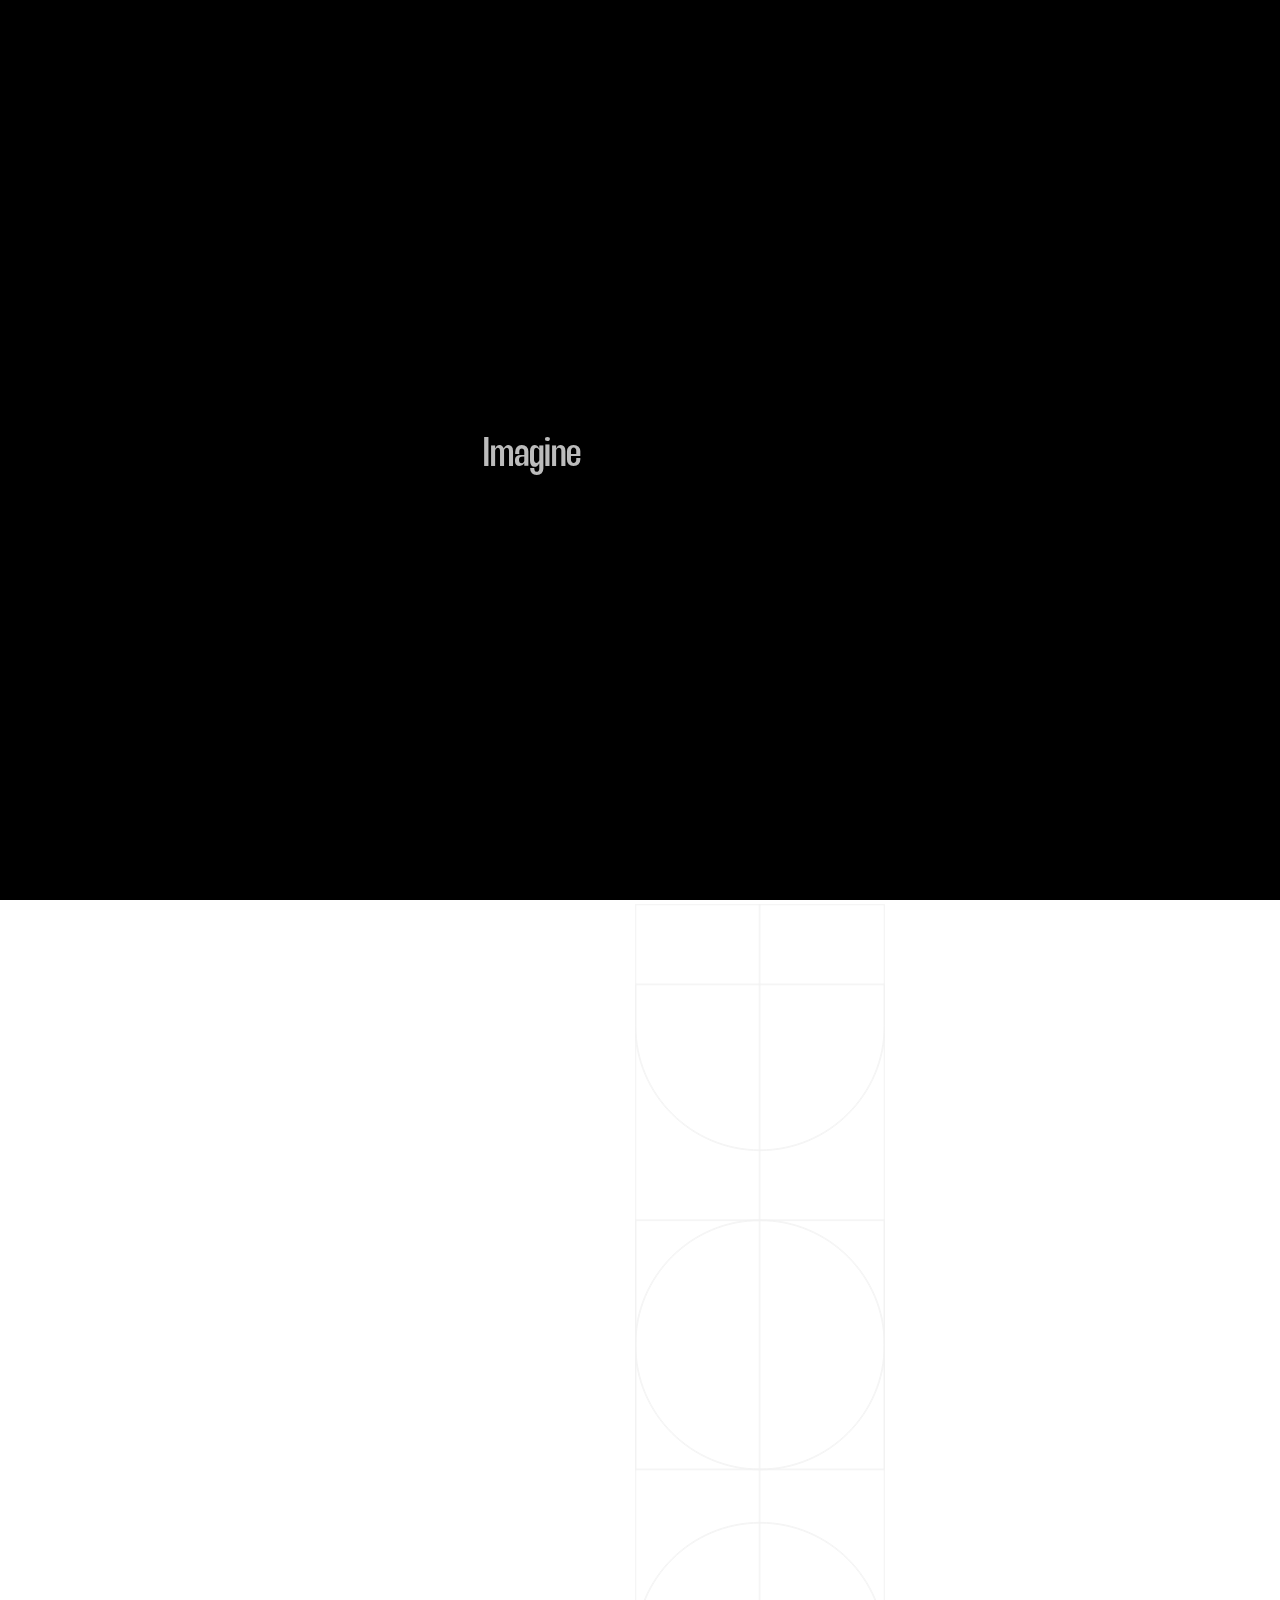
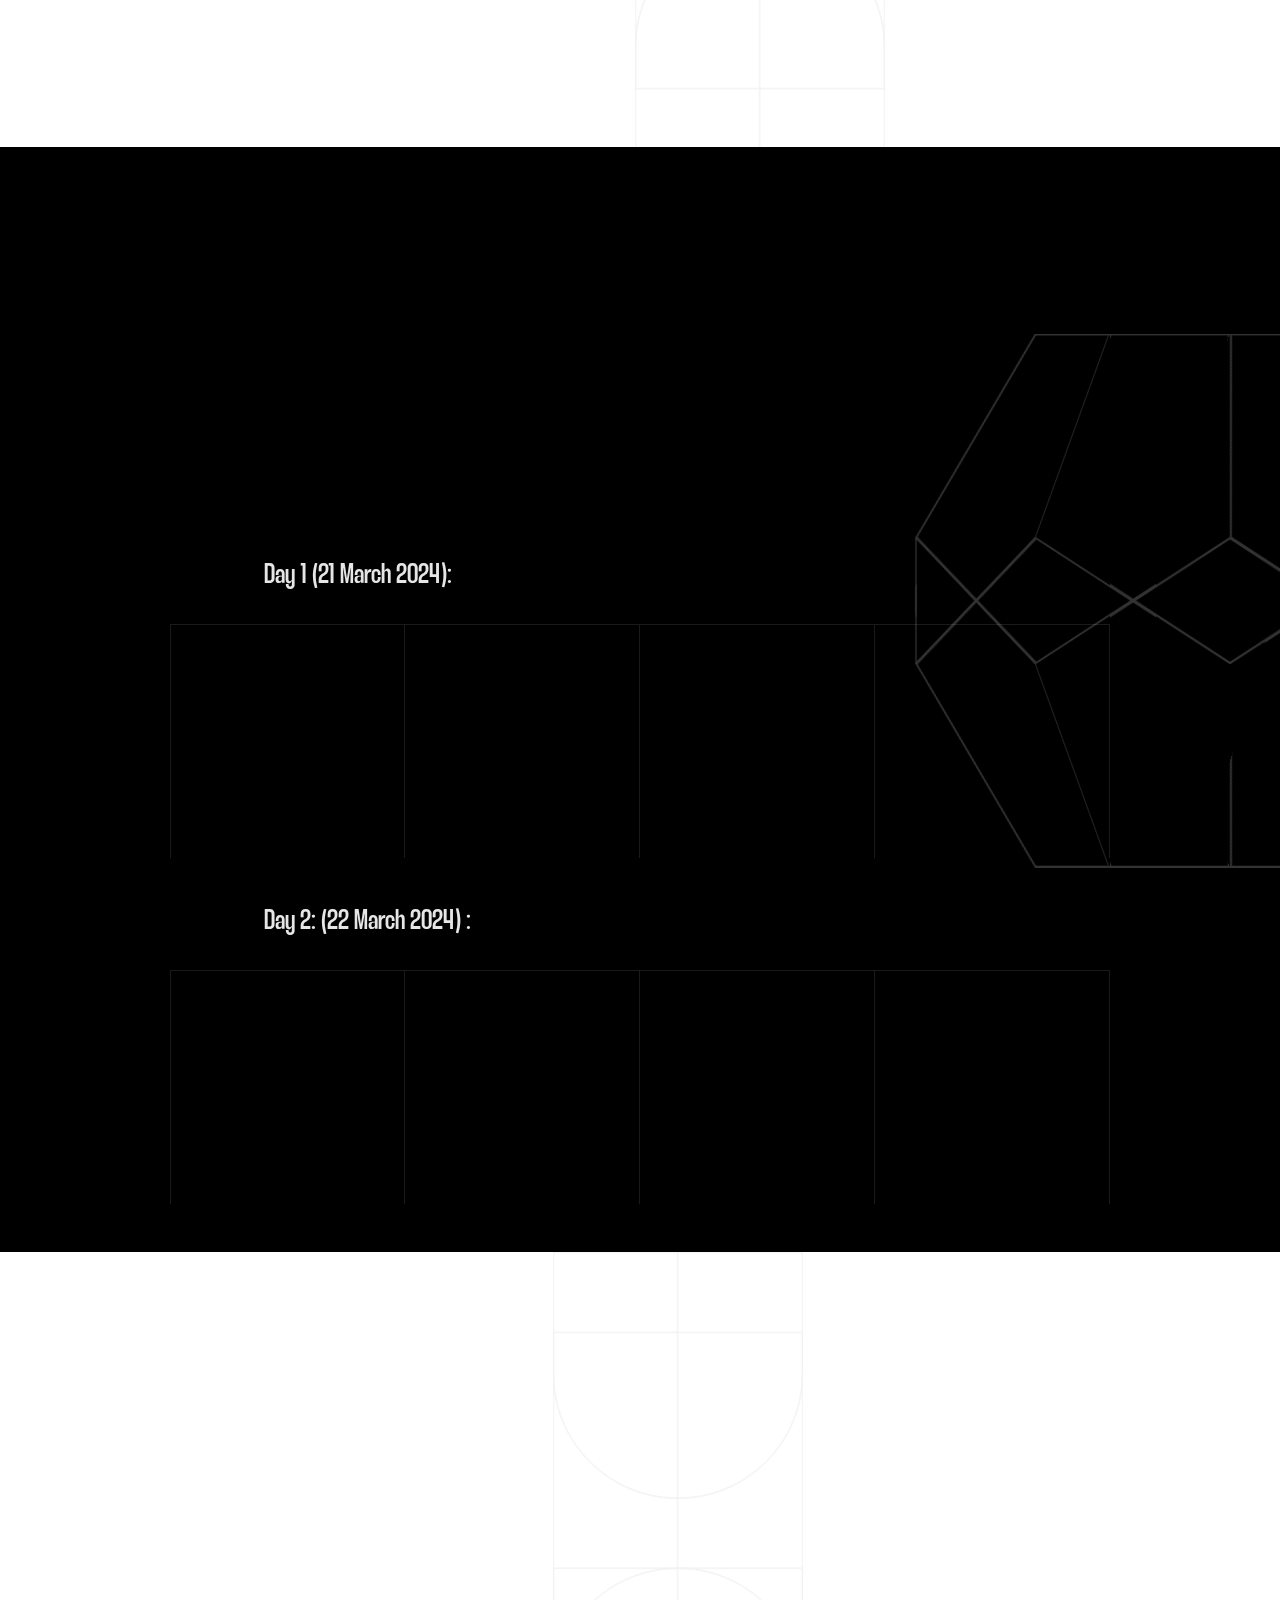
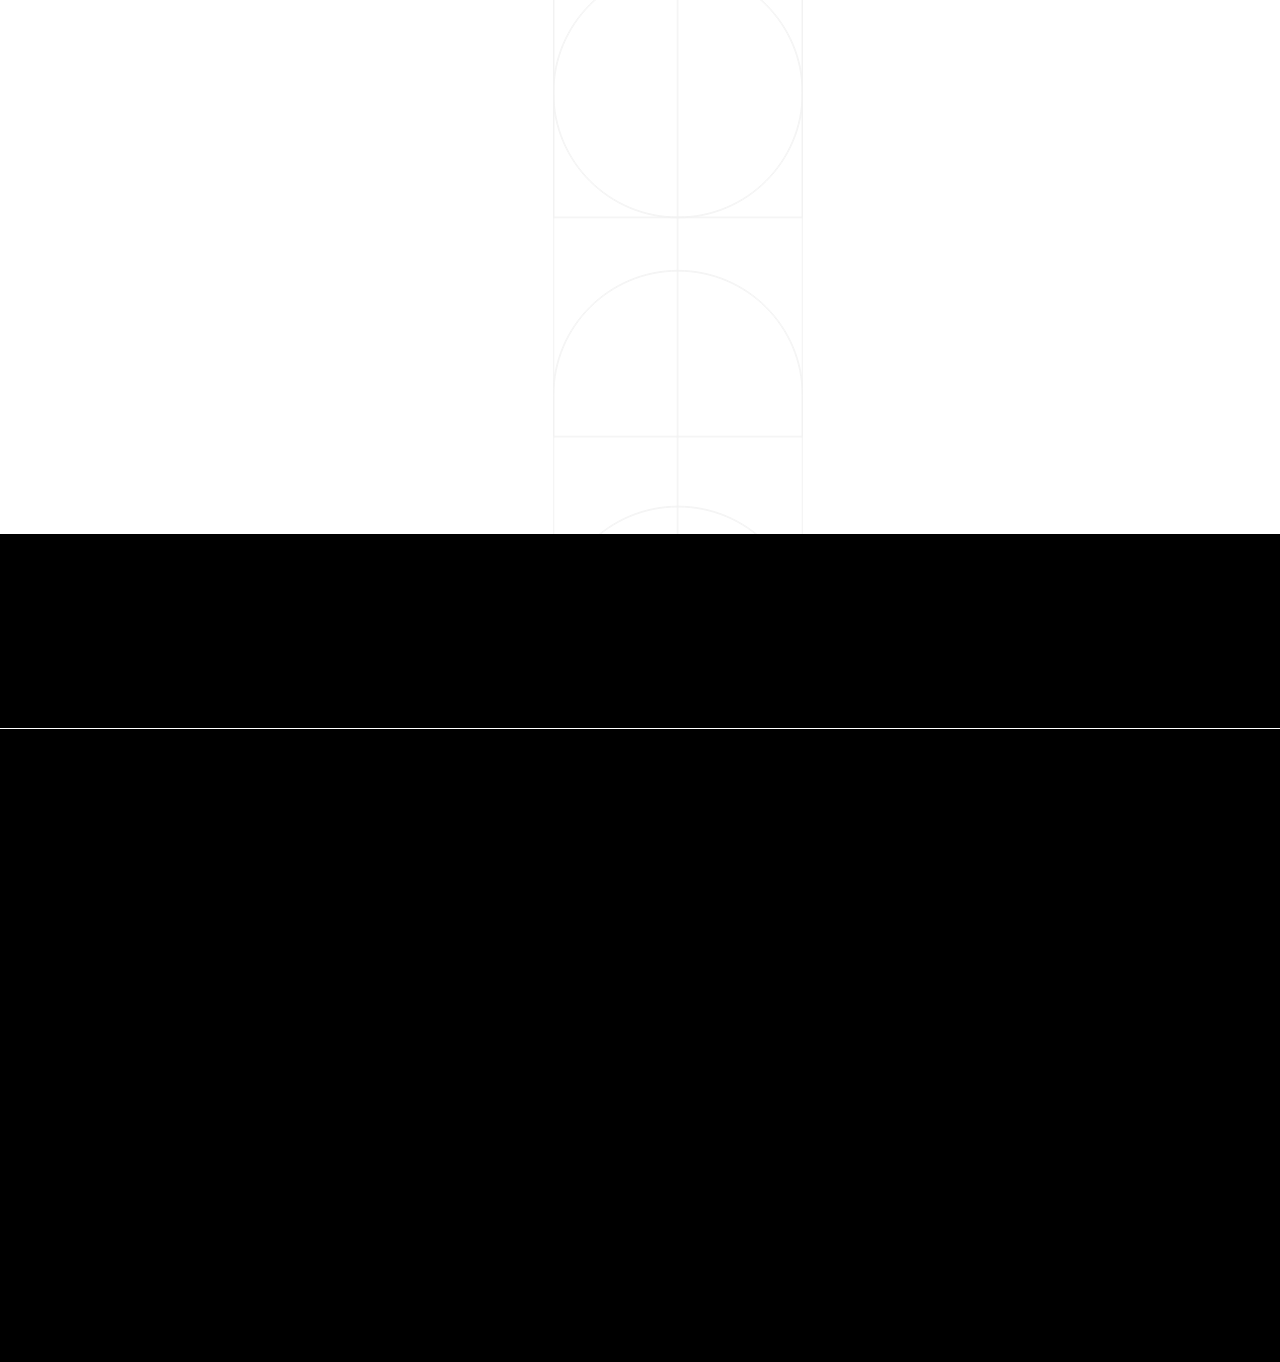
==== commit 1cc9b327: "Update index.html" ====
--- a/index.html
+++ b/index.html
@@ -19,7 +19,21 @@
                 </svg>
             <div class="mil-choose-text">Сhoose</div>
         </div>
-        <!--  -->
+        <div class="mil-preloader">
+            <div class="mil-preloader-animation">
+                <div class="mil-pos-abs mil-animation-1">
+                    <p class="mil-h3 mil-muted mil-thin">Imagine</p>
+                    <p class="mil-h3 mil-muted">Create</p>
+                    <p class="mil-h3 mil-muted mil-thin">Initiate</p>
+                </div>
+                <div class="mil-pos-abs mil-animation-2">
+                    <div class="mil-reveal-frame">
+                        <p class="mil-reveal-box"></p>
+                        <p class="mil-h3 mil-muted mil-thin">PIXELATE VIT</p>
+                    </div>
+                </div>
+            </div>
+        </div>
         <div class="mil-progress-track">
             <div class="mil-progress"></div>
         </div>
@@ -79,7 +93,7 @@
         </div>        
         <div class="mil-frame">
             <div class="mil-frame-top">
-                <a href="home-1.html" class="mil-logo">
+                <a href="index.html" class="mil-logo">
                     <img src="images\logo_black.png" alt="Logo">
                 </a>
                 <div class="mil-menu-btn">
